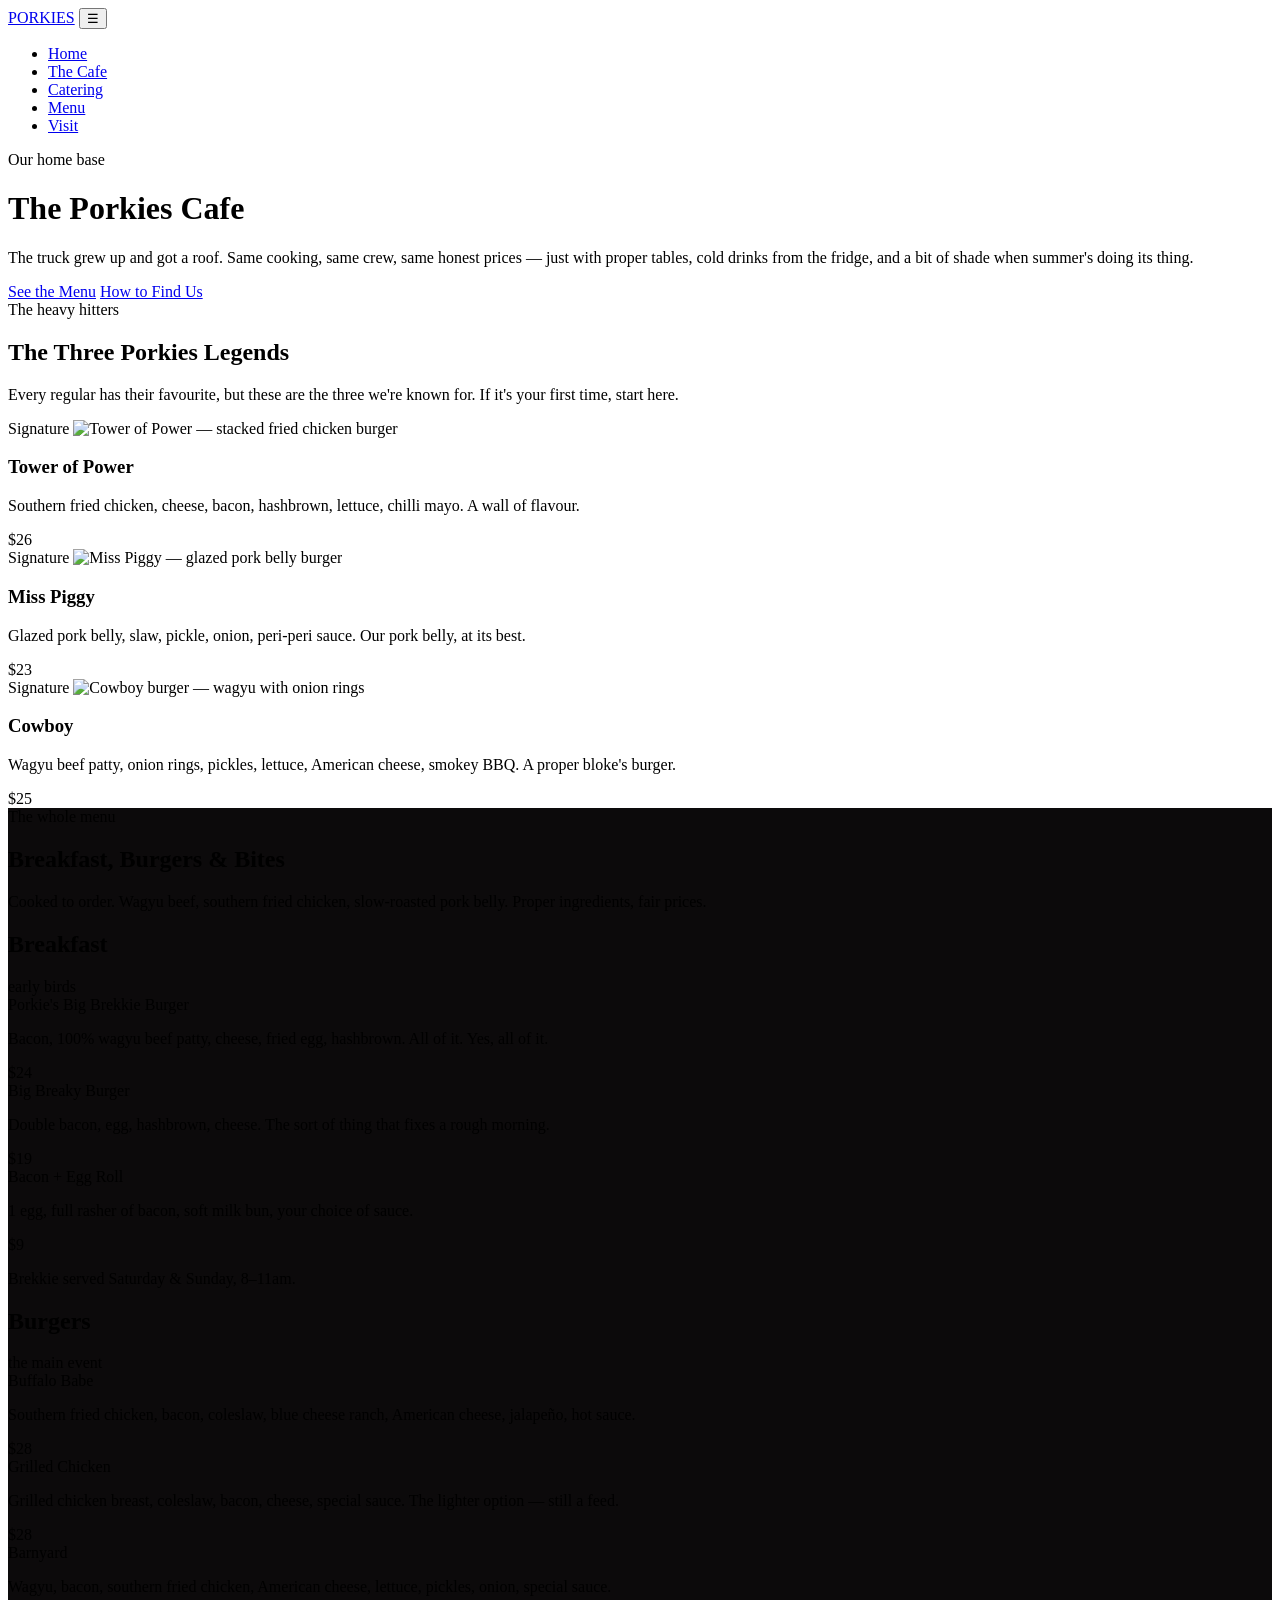
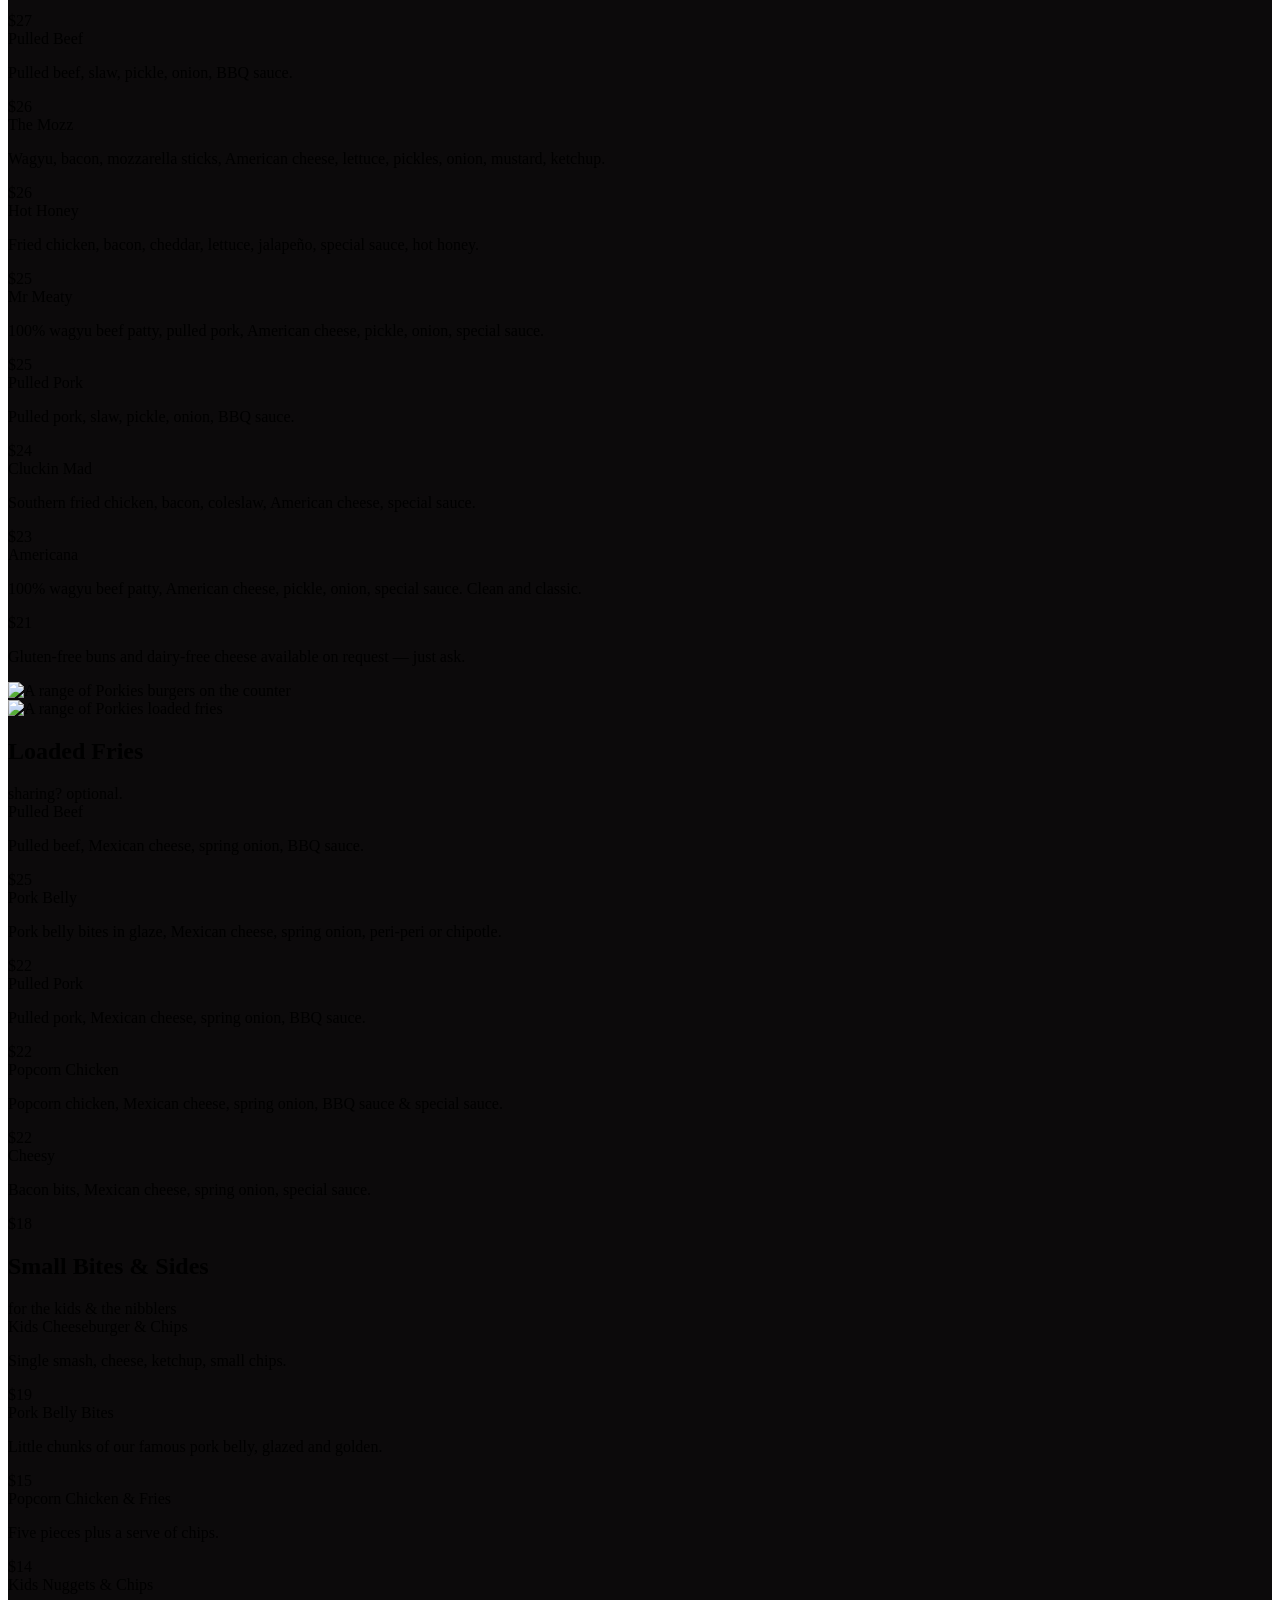
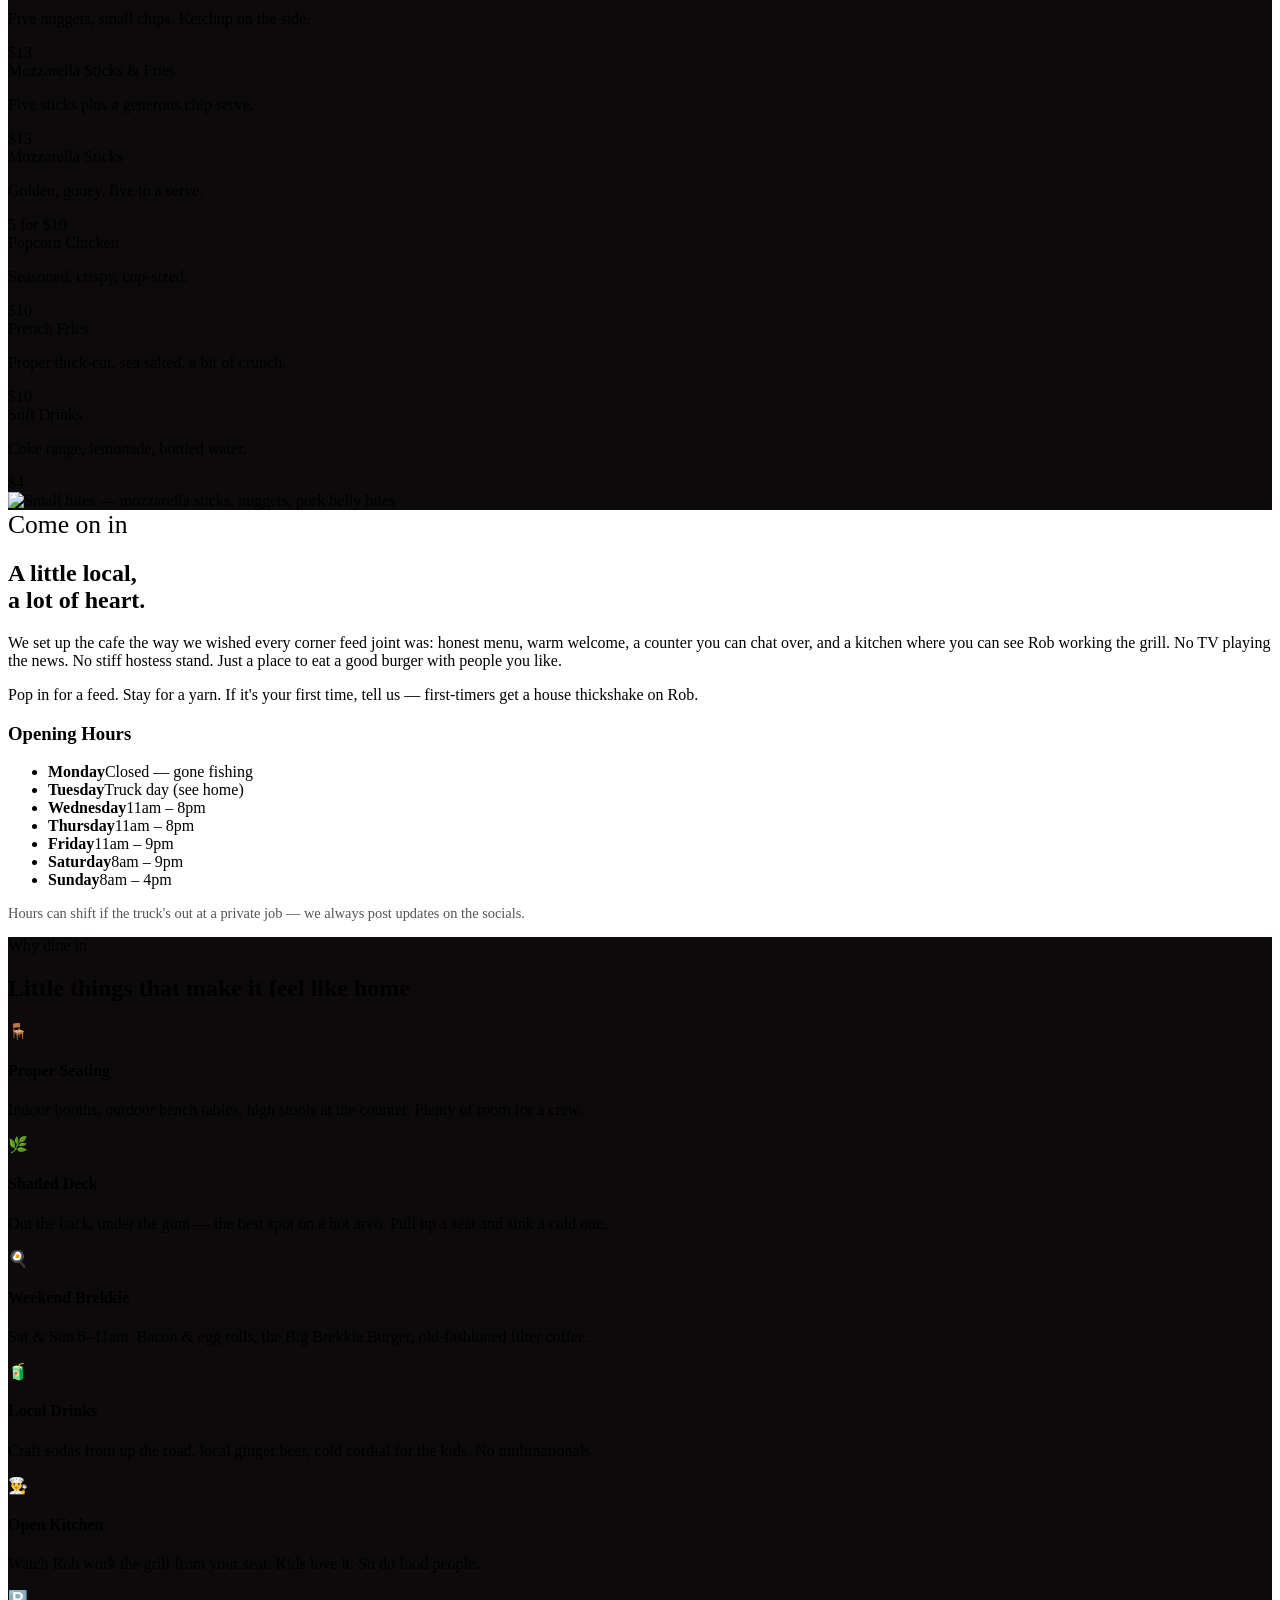
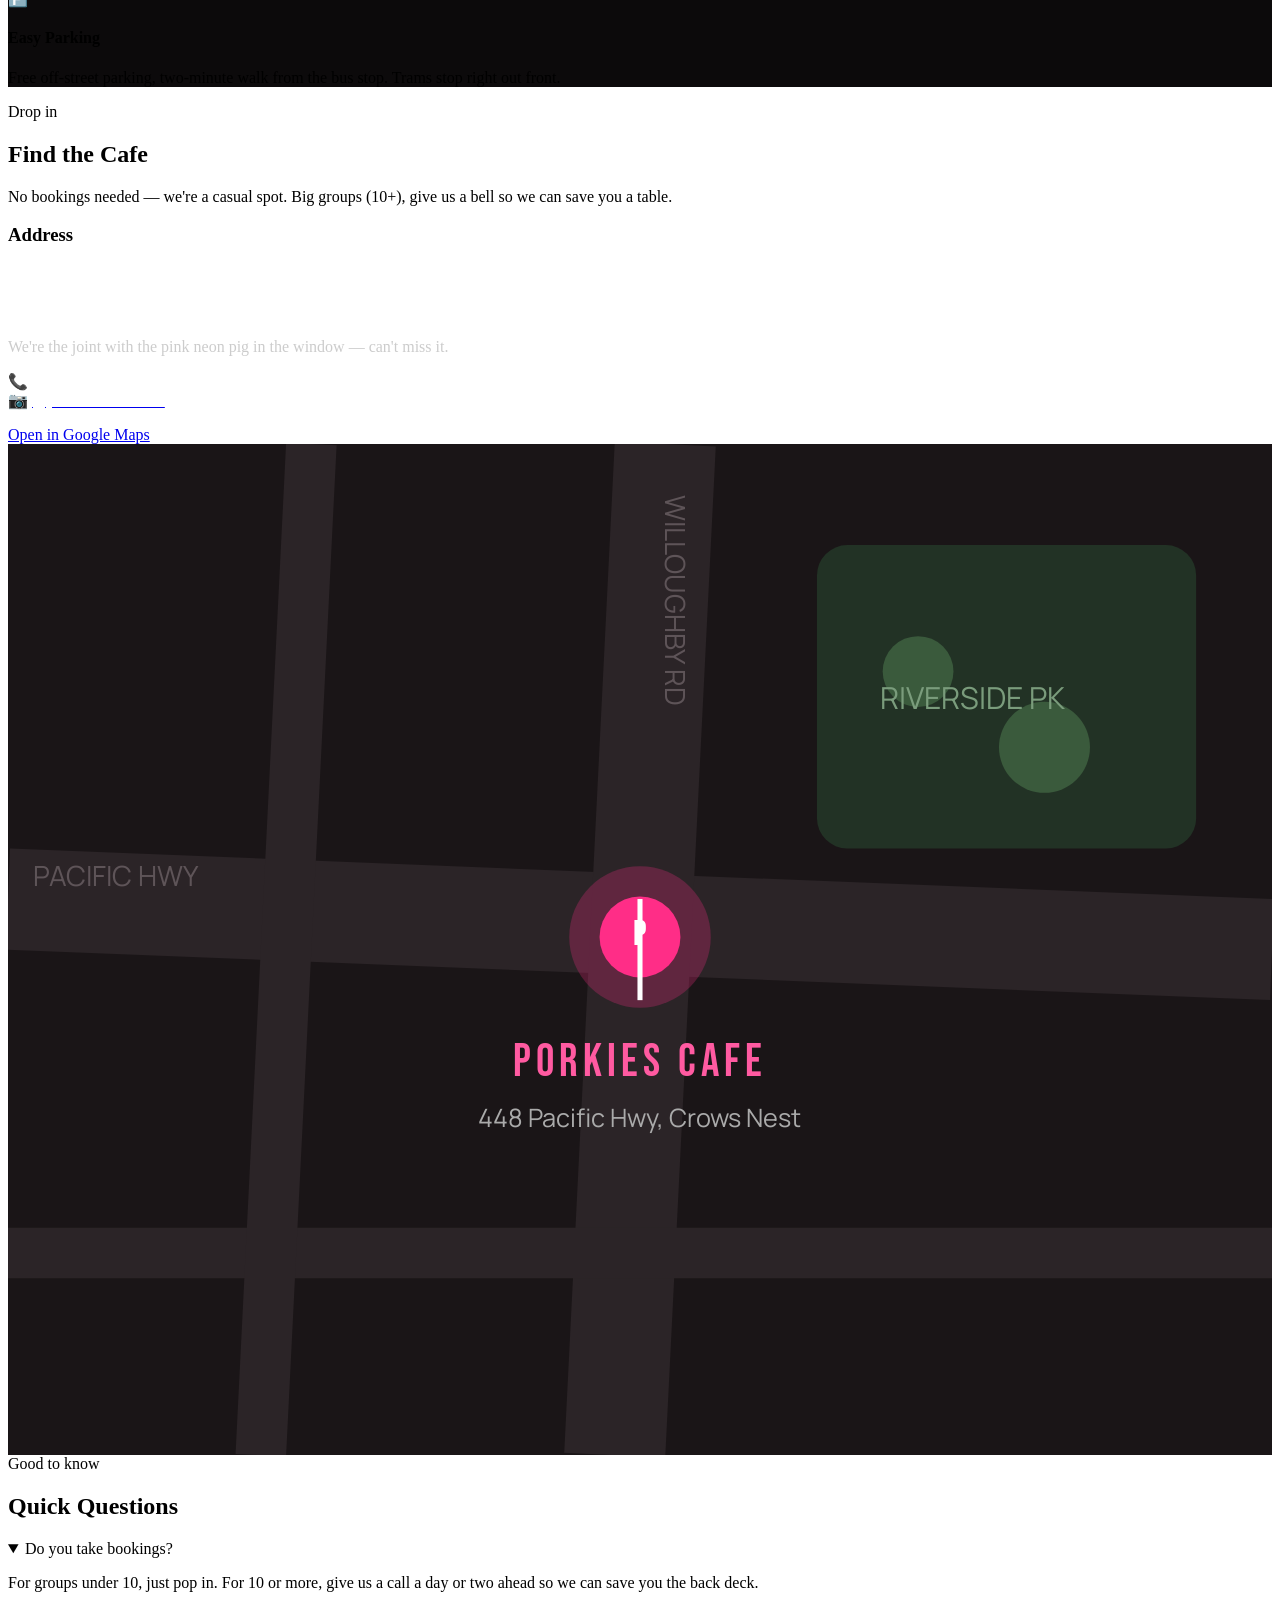
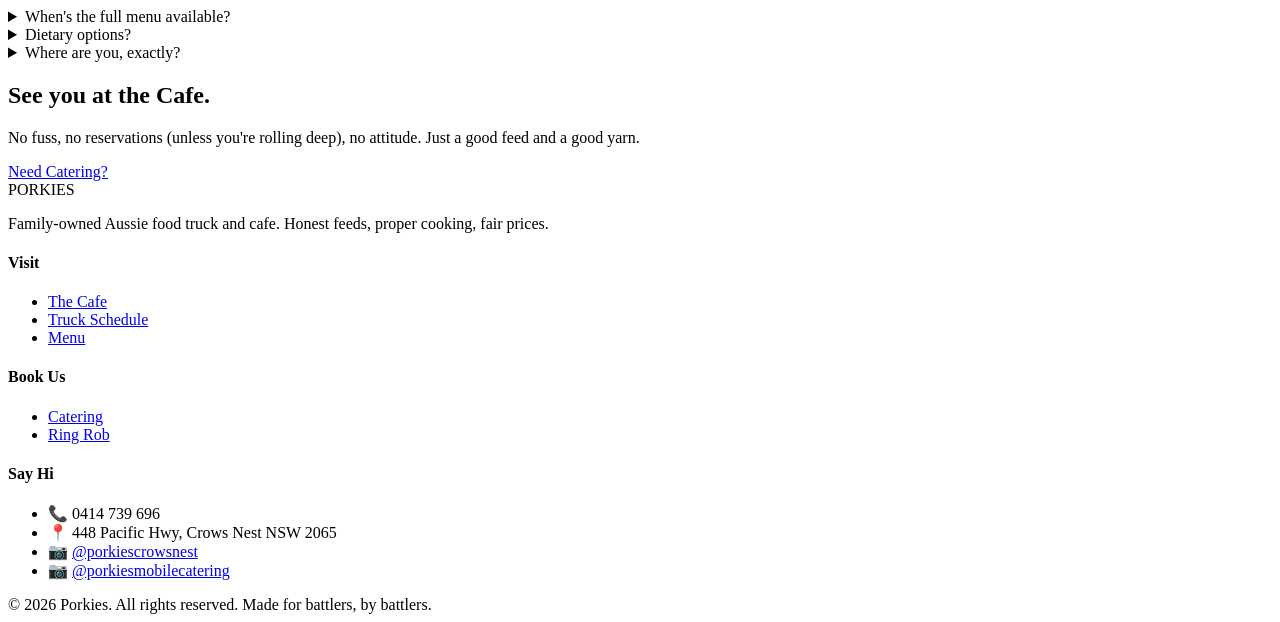
==== cafe.html @ bc770846 "Add files via upload" ====
<!DOCTYPE html>
<html lang="en-AU">
<head>
  <meta charset="UTF-8" />
  <meta name="viewport" content="width=device-width, initial-scale=1.0" />
  <title>The Porkies Cafe — Menu, Burgers, Brekkie & More</title>
  <meta name="description" content="The Porkies Cafe full menu: signature burgers including Tower of Power, Miss Piggy and the Cowboy. Brekkie rolls, loaded fries, small bites. 448 Pacific Highway, Crows Nest NSW." />
  <link rel="preconnect" href="https://fonts.googleapis.com" />
  <link rel="preconnect" href="https://fonts.gstatic.com" crossorigin />
  <link href="https://fonts.googleapis.com/css2?family=Bebas+Neue&family=Caveat:wght@600;700&family=Manrope:wght@400;600;700;800&display=swap" rel="stylesheet" />
  <link rel="stylesheet" href="css/style.css" />
</head>
<body>

  <nav class="nav">
    <div class="nav-inner">
      <a href="index.html" class="brand"><span class="dot"></span> PORKIES</a>
      <button class="nav-toggle" aria-label="Menu" onclick="document.getElementById('navList').classList.toggle('open')">☰</button>
      <ul id="navList">
        <li><a class="link" href="index.html">Home</a></li>
        <li><a class="link active" href="cafe.html">The Cafe</a></li>
        <li><a class="link" href="catering.html">Catering</a></li>
        <li><a class="link" href="#menu">Menu</a></li>
        <li><a class="link" href="#visit">Visit</a></li>
      </ul>
    </div>
  </nav>

  <!-- PAGE HERO -->
  <header class="page-hero">
    <div class="wrap">
      <span class="handwritten">Our home base</span>
      <h1>The Porkies Cafe</h1>
      <p>The truck grew up and got a roof. Same cooking, same crew, same honest prices — just with proper tables, cold drinks from the fridge, and a bit of shade when summer's doing its thing.</p>
      <a href="#menu" class="btn btn-primary">See the Menu</a>
      <a href="#visit" class="btn btn-ghost">How to Find Us</a>
    </div>
  </header>

  <!-- SIGNATURE TRIO -->
  <section id="signatures">
    <div class="wrap">
      <div class="section-head">
        <span class="handwritten">The heavy hitters</span>
        <h2>The Three Porkies Legends</h2>
        <p>Every regular has their favourite, but these are the three we're known for. If it's your first time, start here.</p>
      </div>

      <div class="signature-grid">
        <article class="sig-card">
          <div class="img-wrap">
            <span class="flag">Signature</span>
            <img src="images/towerOfPower.jpeg" alt="Tower of Power — stacked fried chicken burger"/>
          </div>
          <div class="body">
            <h3>Tower of Power</h3>
            <p class="ingredients">Southern fried chicken, cheese, bacon, hashbrown, lettuce, chilli mayo. A wall of flavour.</p>
            <div class="price">$26</div>
          </div>
        </article>

        <article class="sig-card">
          <div class="img-wrap">
            <span class="flag">Signature</span>
            <img src="images/misspiggy.jpeg" alt="Miss Piggy — glazed pork belly burger"/>
          </div>
          <div class="body">
            <h3>Miss Piggy</h3>
            <p class="ingredients">Glazed pork belly, slaw, pickle, onion, peri-peri sauce. Our pork belly, at its best.</p>
            <div class="price">$23</div>
          </div>
        </article>

        <article class="sig-card">
          <div class="img-wrap">
            <span class="flag">Signature</span>
            <img src="images/cowboyburger.jpeg" alt="Cowboy burger — wagyu with onion rings"/>
          </div>
          <div class="body">
            <h3>Cowboy</h3>
            <p class="ingredients">Wagyu beef patty, onion rings, pickles, lettuce, American cheese, smokey BBQ. A proper bloke's burger.</p>
            <div class="price">$25</div>
          </div>
        </article>
      </div>
    </div>
  </section>

  <!-- FULL MENU -->
  <section id="menu" style="background:#0c0a0b;">
    <div class="wrap">
      <div class="section-head">
        <span class="handwritten">The whole menu</span>
        <h2>Breakfast, Burgers &amp; Bites</h2>
        <p>Cooked to order. Wagyu beef, southern fried chicken, slow-roasted pork belly. Proper ingredients, fair prices.</p>
      </div>

      <!-- BREAKFAST (no image) -->
      <div class="menu-section single">
        <div>
          <div class="ms-head">
            <h2>Breakfast</h2>
            <span class="handwritten">early birds</span>
          </div>
          <div class="menu-list">
            <div class="item">
              <div>
                <div class="name">Porkie's Big Brekkie Burger</div>
                <p class="desc">Bacon, 100% wagyu beef patty, cheese, fried egg, hashbrown. All of it. Yes, all of it.</p>
              </div>
              <div class="price">$24</div>
            </div>
            <div class="item">
              <div>
                <div class="name">Big Breaky Burger</div>
                <p class="desc">Double bacon, egg, hashbrown, cheese. The sort of thing that fixes a rough morning.</p>
              </div>
              <div class="price">$19</div>
            </div>
            <div class="item">
              <div>
                <div class="name">Bacon + Egg Roll</div>
                <p class="desc">1 egg, full rasher of bacon, soft milk bun, your choice of sauce.</p>
              </div>
              <div class="price">$9</div>
            </div>
          </div>
          <p class="menu-note">Brekkie served Saturday &amp; Sunday, 8–11am.</p>
        </div>
      </div>

      <!-- BURGERS -->
      <div class="menu-section reversed">
        <div>
          <div class="ms-head">
            <h2>Burgers</h2>
            <span class="handwritten">the main event</span>
          </div>
          <div class="menu-list">
            <div class="item">
              <div>
                <div class="name">Buffalo Babe</div>
                <p class="desc">Southern fried chicken, bacon, coleslaw, blue cheese ranch, American cheese, jalapeño, hot sauce.</p>
              </div>
              <div class="price">$28</div>
            </div>
            <div class="item">
              <div>
                <div class="name">Grilled Chicken</div>
                <p class="desc">Grilled chicken breast, coleslaw, bacon, cheese, special sauce. The lighter option — still a feed.</p>
              </div>
              <div class="price">$28</div>
            </div>
            <div class="item">
              <div>
                <div class="name">Barnyard</div>
                <p class="desc">Wagyu, bacon, southern fried chicken, American cheese, lettuce, pickles, onion, special sauce.</p>
              </div>
              <div class="price">$27</div>
            </div>
            <div class="item">
              <div>
                <div class="name">Pulled Beef</div>
                <p class="desc">Pulled beef, slaw, pickle, onion, BBQ sauce.</p>
              </div>
              <div class="price">$26</div>
            </div>
            <div class="item">
              <div>
                <div class="name">The Mozz</div>
                <p class="desc">Wagyu, bacon, mozzarella sticks, American cheese, lettuce, pickles, onion, mustard, ketchup.</p>
              </div>
              <div class="price">$26</div>
            </div>
            <div class="item">
              <div>
                <div class="name">Hot Honey</div>
                <p class="desc">Fried chicken, bacon, cheddar, lettuce, jalapeño, special sauce, hot honey.</p>
              </div>
              <div class="price">$25</div>
            </div>
            <div class="item">
              <div>
                <div class="name">Mr Meaty</div>
                <p class="desc">100% wagyu beef patty, pulled pork, American cheese, pickle, onion, special sauce.</p>
              </div>
              <div class="price">$25</div>
            </div>
            <div class="item">
              <div>
                <div class="name">Pulled Pork</div>
                <p class="desc">Pulled pork, slaw, pickle, onion, BBQ sauce.</p>
              </div>
              <div class="price">$24</div>
            </div>
            <div class="item">
              <div>
                <div class="name">Cluckin Mad</div>
                <p class="desc">Southern fried chicken, bacon, coleslaw, American cheese, special sauce.</p>
              </div>
              <div class="price">$23</div>
            </div>
            <div class="item">
              <div>
                <div class="name">Americana</div>
                <p class="desc">100% wagyu beef patty, American cheese, pickle, onion, special sauce. Clean and classic.</p>
              </div>
              <div class="price">$21</div>
            </div>
          </div>
          <p class="menu-note">Gluten-free buns and dairy-free cheese available on request — just ask.</p>
        </div>
        <div class="ms-hero">
          <img src="images/otherburgerrange.jpeg" alt="A range of Porkies burgers on the counter"/>
        </div>
      </div>

      <!-- LOADED FRIES -->
      <div class="menu-section">
        <div class="ms-hero">
          <img src="images/loadedfriesrange.jpeg" alt="A range of Porkies loaded fries"/>
        </div>
        <div>
          <div class="ms-head">
            <h2>Loaded Fries</h2>
            <span class="handwritten">sharing? optional.</span>
          </div>
          <div class="menu-list">
            <div class="item">
              <div>
                <div class="name">Pulled Beef</div>
                <p class="desc">Pulled beef, Mexican cheese, spring onion, BBQ sauce.</p>
              </div>
              <div class="price">$25</div>
            </div>
            <div class="item">
              <div>
                <div class="name">Pork Belly</div>
                <p class="desc">Pork belly bites in glaze, Mexican cheese, spring onion, peri-peri or chipotle.</p>
              </div>
              <div class="price">$22</div>
            </div>
            <div class="item">
              <div>
                <div class="name">Pulled Pork</div>
                <p class="desc">Pulled pork, Mexican cheese, spring onion, BBQ sauce.</p>
              </div>
              <div class="price">$22</div>
            </div>
            <div class="item">
              <div>
                <div class="name">Popcorn Chicken</div>
                <p class="desc">Popcorn chicken, Mexican cheese, spring onion, BBQ sauce &amp; special sauce.</p>
              </div>
              <div class="price">$22</div>
            </div>
            <div class="item">
              <div>
                <div class="name">Cheesy</div>
                <p class="desc">Bacon bits, Mexican cheese, spring onion, special sauce.</p>
              </div>
              <div class="price">$18</div>
            </div>
          </div>
        </div>
      </div>

      <!-- SMALL BITES -->
      <div class="menu-section reversed">
        <div>
          <div class="ms-head">
            <h2>Small Bites &amp; Sides</h2>
            <span class="handwritten">for the kids &amp; the nibblers</span>
          </div>
          <div class="menu-list">
            <div class="item">
              <div>
                <div class="name">Kids Cheeseburger &amp; Chips</div>
                <p class="desc">Single smash, cheese, ketchup, small chips.</p>
              </div>
              <div class="price">$19</div>
            </div>
            <div class="item">
              <div>
                <div class="name">Pork Belly Bites</div>
                <p class="desc">Little chunks of our famous pork belly, glazed and golden.</p>
              </div>
              <div class="price">$15</div>
            </div>
            <div class="item">
              <div>
                <div class="name">Popcorn Chicken &amp; Fries</div>
                <p class="desc">Five pieces plus a serve of chips.</p>
              </div>
              <div class="price">$14</div>
            </div>
            <div class="item">
              <div>
                <div class="name">Kids Nuggets &amp; Chips</div>
                <p class="desc">Five nuggets, small chips. Ketchup on the side.</p>
              </div>
              <div class="price">$13</div>
            </div>
            <div class="item">
              <div>
                <div class="name">Mozzarella Sticks &amp; Fries</div>
                <p class="desc">Five sticks plus a generous chip serve.</p>
              </div>
              <div class="price">$13</div>
            </div>
            <div class="item">
              <div>
                <div class="name">Mozzarella Sticks</div>
                <p class="desc">Golden, gooey, five to a serve.</p>
              </div>
              <div class="price">5 for $10</div>
            </div>
            <div class="item">
              <div>
                <div class="name">Popcorn Chicken</div>
                <p class="desc">Seasoned, crispy, cup-sized.</p>
              </div>
              <div class="price">$10</div>
            </div>
            <div class="item">
              <div>
                <div class="name">French Fries</div>
                <p class="desc">Proper thick-cut, sea salted, a bit of crunch.</p>
              </div>
              <div class="price">$10</div>
            </div>
            <div class="item">
              <div>
                <div class="name">Soft Drinks</div>
                <p class="desc">Coke range, lemonade, bottled water.</p>
              </div>
              <div class="price">$4</div>
            </div>
          </div>
        </div>
        <div class="ms-hero">
          <img src="images/smallbitesrange.jpeg" alt="Small bites — mozzarella sticks, nuggets, pork belly bites"/>
        </div>
      </div>
    </div>
  </section>

  <!-- CAFE STORY -->
  <section>
    <div class="wrap cafe-hero-grid">
      <div>
        <span class="handwritten" style="font-size:1.6rem;">Come on in</span>
        <h2>A little local,<br/>a lot of heart.</h2>
        <p>We set up the cafe the way we wished every corner feed joint was: honest menu, warm welcome, a counter you can chat over, and a kitchen where you can see Rob working the grill. No TV playing the news. No stiff hostess stand. Just a place to eat a good burger with people you like.</p>
        <p>Pop in for a feed. Stay for a yarn. If it's your first time, tell us — first-timers get a house thickshake on Rob.</p>
      </div>

      <div class="cafe-info-box">
        <h3>Opening Hours</h3>
        <ul class="hours">
          <li><strong>Monday</strong><span>Closed — gone fishing</span></li>
          <li><strong>Tuesday</strong><span>Truck day (see home)</span></li>
          <li><strong>Wednesday</strong><span>11am – 8pm</span></li>
          <li><strong>Thursday</strong><span>11am – 8pm</span></li>
          <li><strong>Friday</strong><span>11am – 9pm</span></li>
          <li><strong>Saturday</strong><span>8am – 9pm</span></li>
          <li><strong>Sunday</strong><span>8am – 4pm</span></li>
        </ul>
        <p style="margin-top:16px;color:#555;font-size:.9rem;">Hours can shift if the truck's out at a private job — we always post updates on the socials.</p>
      </div>
    </div>
  </section>

  <!-- FEATURES -->
  <section style="background:#0c0a0b;">
    <div class="wrap">
      <div class="section-head">
        <span class="handwritten">Why dine in</span>
        <h2>Little things that make it feel like home</h2>
      </div>
      <div class="feature-list">
        <div class="feature">
          <div class="ico">🪑</div>
          <h4>Proper Seating</h4>
          <p>Indoor booths, outdoor bench tables, high stools at the counter. Plenty of room for a crew.</p>
        </div>
        <div class="feature">
          <div class="ico">🌿</div>
          <h4>Shaded Deck</h4>
          <p>Out the back, under the gum — the best spot on a hot arvo. Pull up a seat and sink a cold one.</p>
        </div>
        <div class="feature">
          <div class="ico">🍳</div>
          <h4>Weekend Brekkie</h4>
          <p>Sat &amp; Sun 8–11am. Bacon &amp; egg rolls, the Big Brekkie Burger, old-fashioned filter coffee.</p>
        </div>
        <div class="feature">
          <div class="ico">🧃</div>
          <h4>Local Drinks</h4>
          <p>Craft sodas from up the road, local ginger beer, cold cordial for the kids. No multinationals.</p>
        </div>
        <div class="feature">
          <div class="ico">👨‍🍳</div>
          <h4>Open Kitchen</h4>
          <p>Watch Rob work the grill from your seat. Kids love it. So do food people.</p>
        </div>
        <div class="feature">
          <div class="ico">🅿️</div>
          <h4>Easy Parking</h4>
          <p>Free off-street parking, two-minute walk from the bus stop. Trams stop right out front.</p>
        </div>
      </div>
    </div>
  </section>

  <!-- VISIT -->
  <section id="visit">
    <div class="wrap">
      <div class="section-head">
        <span class="handwritten">Drop in</span>
        <h2>Find the Cafe</h2>
        <p>No bookings needed — we're a casual spot. Big groups (10+), give us a bell so we can save you a table.</p>
      </div>

      <div class="location-grid">
        <div class="info-card">
          <h3>Address</h3>
          <p style="color:#fff;font-size:1.3rem;font-family:'Bebas Neue',Impact,sans-serif;letter-spacing:2px;">448 Pacific Highway,<br/>Crows Nest NSW 2065</p>
          <p style="color:#ccc;">We're the joint with the pink neon pig in the window — can't miss it.</p>
          <p style="color:#ccc;">📞 <strong style="color:#fff;">0414 739 696</strong><br/>
          📷 <a href="https://instagram.com/porkiescrowsnest" target="_blank" rel="noopener"><strong style="color:#fff;">@porkiescrowsnest</strong></a></p>
          <a href="https://maps.google.com/?q=448+Pacific+Highway+Crows+Nest+NSW+2065" target="_blank" rel="noopener" class="btn btn-primary" style="margin-top:10px;">Open in Google Maps</a>
        </div>

        <div class="info-card" style="padding:0;overflow:hidden;">
          <svg viewBox="0 0 500 400" xmlns="http://www.w3.org/2000/svg" style="width:100%;height:100%;display:block;background:#1a1517;">
            <rect width="500" height="400" fill="#1a1517"/>
            <path d="M0 180 L500 200" stroke="#2b2427" stroke-width="40"/>
            <path d="M260 0 L240 400" stroke="#2b2427" stroke-width="40"/>
            <path d="M0 320 L500 320" stroke="#2b2427" stroke-width="20"/>
            <path d="M120 0 L100 400" stroke="#2b2427" stroke-width="20"/>
            <rect x="320" y="40" width="150" height="120" rx="12" fill="#223225"/>
            <circle cx="360" cy="90" r="14" fill="#3a5a3c"/>
            <circle cx="410" cy="120" r="18" fill="#3a5a3c"/>
            <text x="345" y="105" font-family="Manrope" font-size="12" fill="#7a9c7c">RIVERSIDE PK</text>
            <text x="10" y="175" font-family="Manrope" font-size="11" fill="#5e5458">PACIFIC HWY</text>
            <text x="260" y="20" font-family="Manrope" font-size="11" fill="#5e5458" transform="rotate(90 260 20)">WILLOUGHBY RD</text>
            <circle cx="250" cy="195" r="28" fill="#ff2d87" opacity=".25"/>
            <circle cx="250" cy="195" r="16" fill="#ff2d87"/>
            <path d="M250 180 L250 220" stroke="#fff" stroke-width="2"/>
            <text x="250" y="198" font-family="Bebas Neue" font-size="14" fill="#fff" text-anchor="middle">P</text>
            <text x="250" y="250" font-family="Bebas Neue" font-size="18" fill="#ff5aa1" text-anchor="middle" letter-spacing="2">PORKIES CAFE</text>
            <text x="250" y="270" font-family="Manrope" font-size="10" fill="#aaa" text-anchor="middle">448 Pacific Hwy, Crows Nest</text>
          </svg>
        </div>
      </div>
    </div>
  </section>

  <!-- FAQ -->
  <section>
    <div class="wrap" style="max-width:900px;">
      <div class="section-head">
        <span class="handwritten">Good to know</span>
        <h2>Quick Questions</h2>
      </div>
      <div class="faq">
        <details open>
          <summary>Do you take bookings?</summary>
          <p>For groups under 10, just pop in. For 10 or more, give us a call a day or two ahead so we can save you the back deck.</p>
        </details>
        <details>
          <summary>When's the full menu available?</summary>
          <p>Lunch menu kicks off at 11am every day we're open. Brekkie runs Sat &amp; Sun 8–11am. After 11am on weekends the full menu's on.</p>
        </details>
        <details>
          <summary>Dietary options?</summary>
          <p>GF buns and dairy-free cheese on request ($2 swap). Vegetarian options available — chat to Rob if you've got allergies, he'll sort you.</p>
        </details>
        <details>
          <summary>Where are you, exactly?</summary>
          <p>448 Pacific Highway, Crows Nest NSW 2065. Look for the pink neon pig in the window — you'll know you're in the right spot.</p>
        </details>
      </div>
    </div>
  </section>

  <!-- CTA -->
  <div class="wrap">
    <div class="cta-banner">
      <h2>See you at the Cafe.</h2>
      <p>No fuss, no reservations (unless you're rolling deep), no attitude. Just a good feed and a good yarn.</p>
      <a href="catering.html" class="btn btn-ghost">Need Catering?</a>
    </div>
  </div>

  <!-- FOOTER -->
  <footer class="foot">
    <div class="wrap">
      <div class="foot-grid">
        <div>
          <div class="brand" style="margin-bottom:14px;"><span class="dot"></span> PORKIES</div>
          <p>Family-owned Aussie food truck and cafe. Honest feeds, proper cooking, fair prices.</p>
        </div>
        <div>
          <h4>Visit</h4>
          <ul>
            <li><a href="cafe.html">The Cafe</a></li>
            <li><a href="index.html#find">Truck Schedule</a></li>
            <li><a href="#menu">Menu</a></li>
          </ul>
        </div>
        <div>
          <h4>Book Us</h4>
          <ul>
            <li><a href="catering.html">Catering</a></li>
            <li><a href="tel:0414739696">Ring Rob</a></li>
          </ul>
        </div>
        <div>
          <h4>Say Hi</h4>
          <ul>
            <li>📞 0414 739 696</li>
            <li>📍 448 Pacific Hwy, Crows Nest NSW 2065</li>
            <li>📷 <a href="https://instagram.com/porkiescrowsnest" target="_blank" rel="noopener">@porkiescrowsnest</a></li>
            <li>📷 <a href="https://instagram.com/porkiesmobilecatering" target="_blank" rel="noopener">@porkiesmobilecatering</a></li>
          </ul>
        </div>
      </div>
      <div class="foot-bottom">
        <span>© 2026 Porkies. All rights reserved.</span>
        <span class="handwritten">Made for battlers, by battlers.</span>
      </div>
    </div>
  </footer>

</body>
</html>
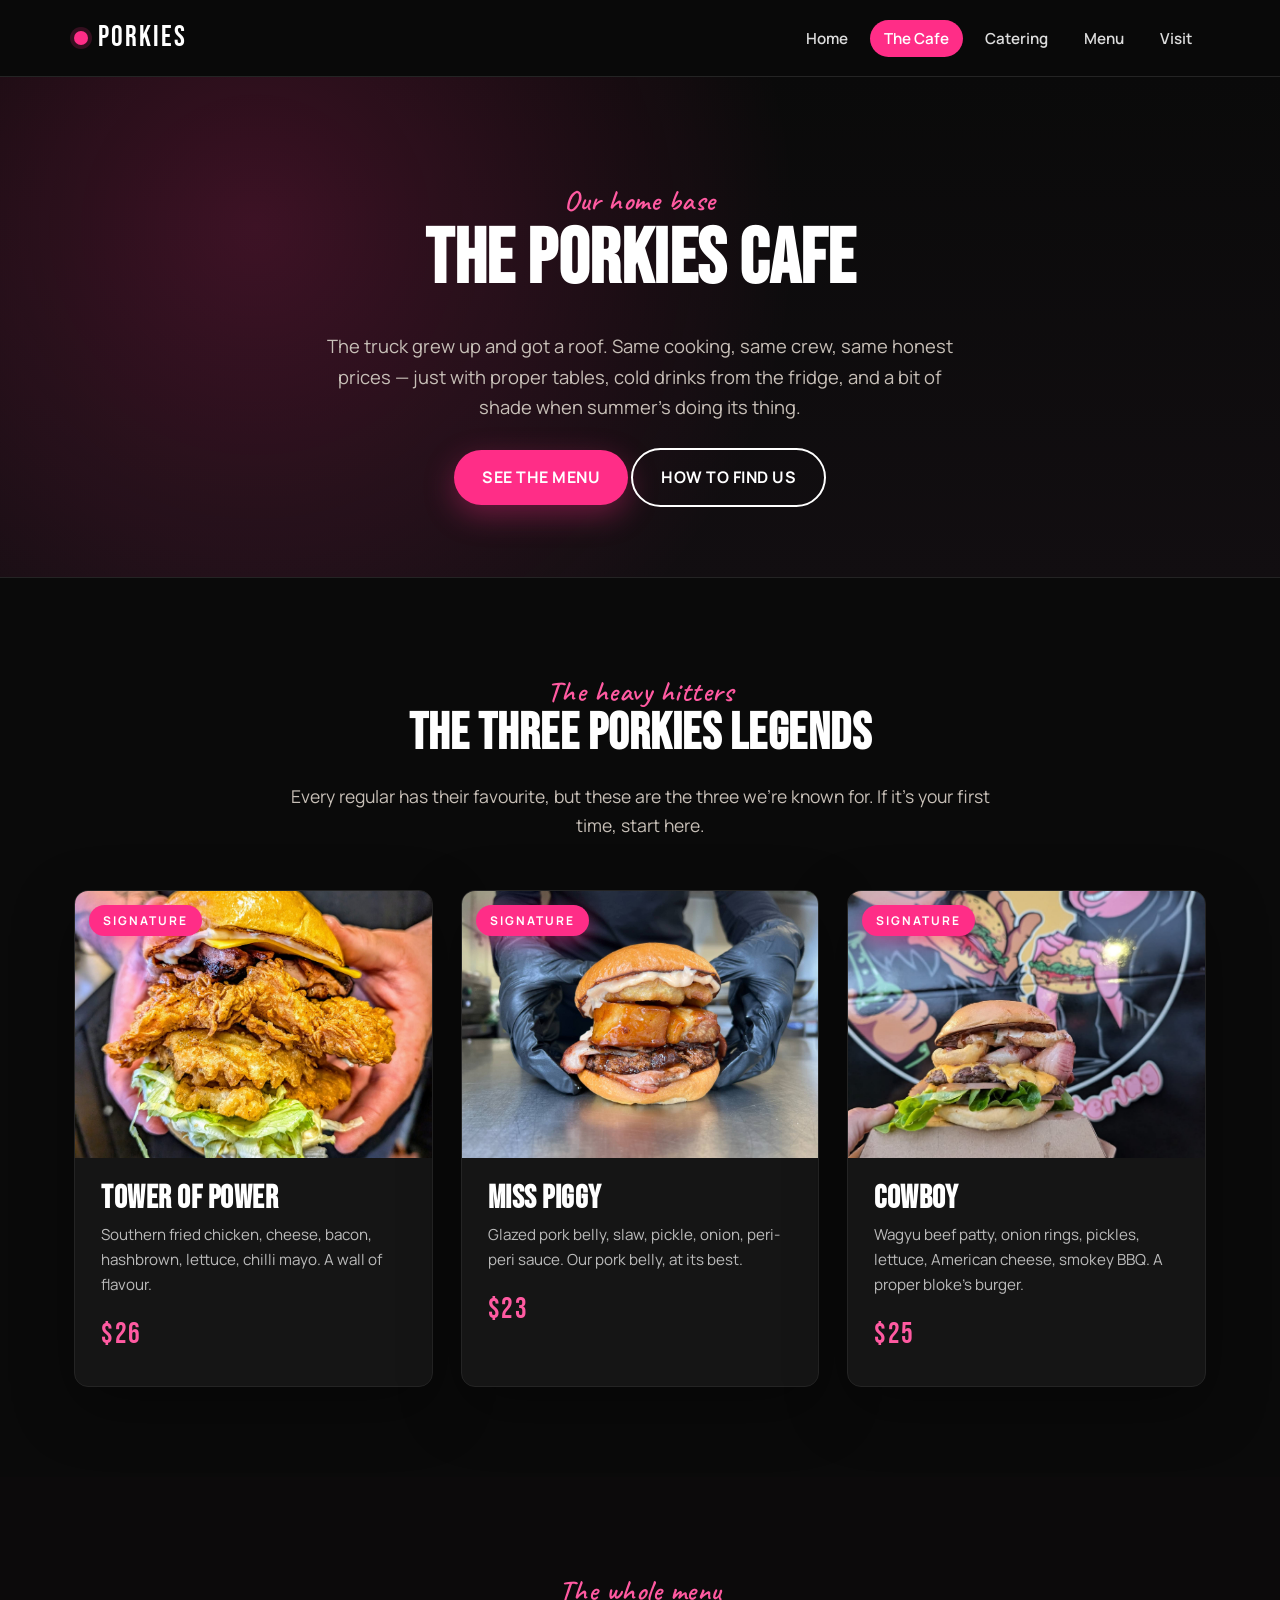
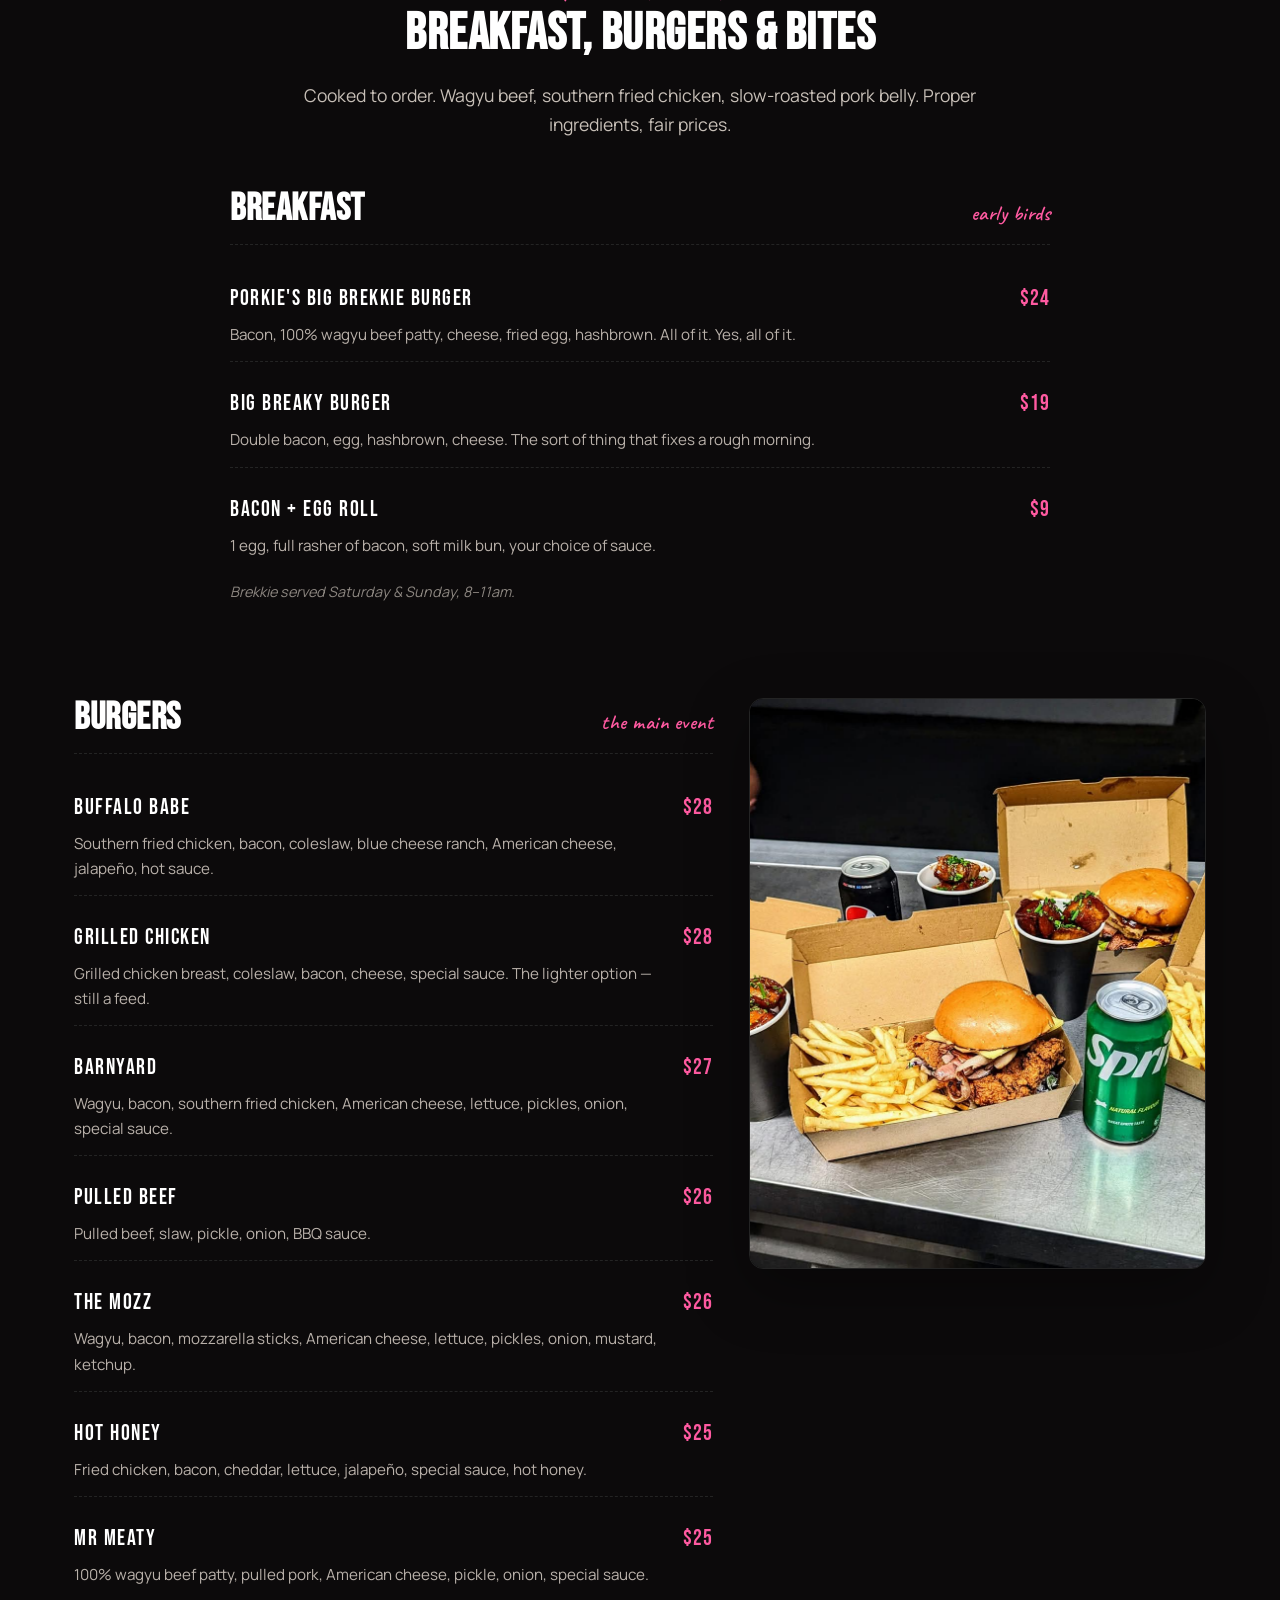
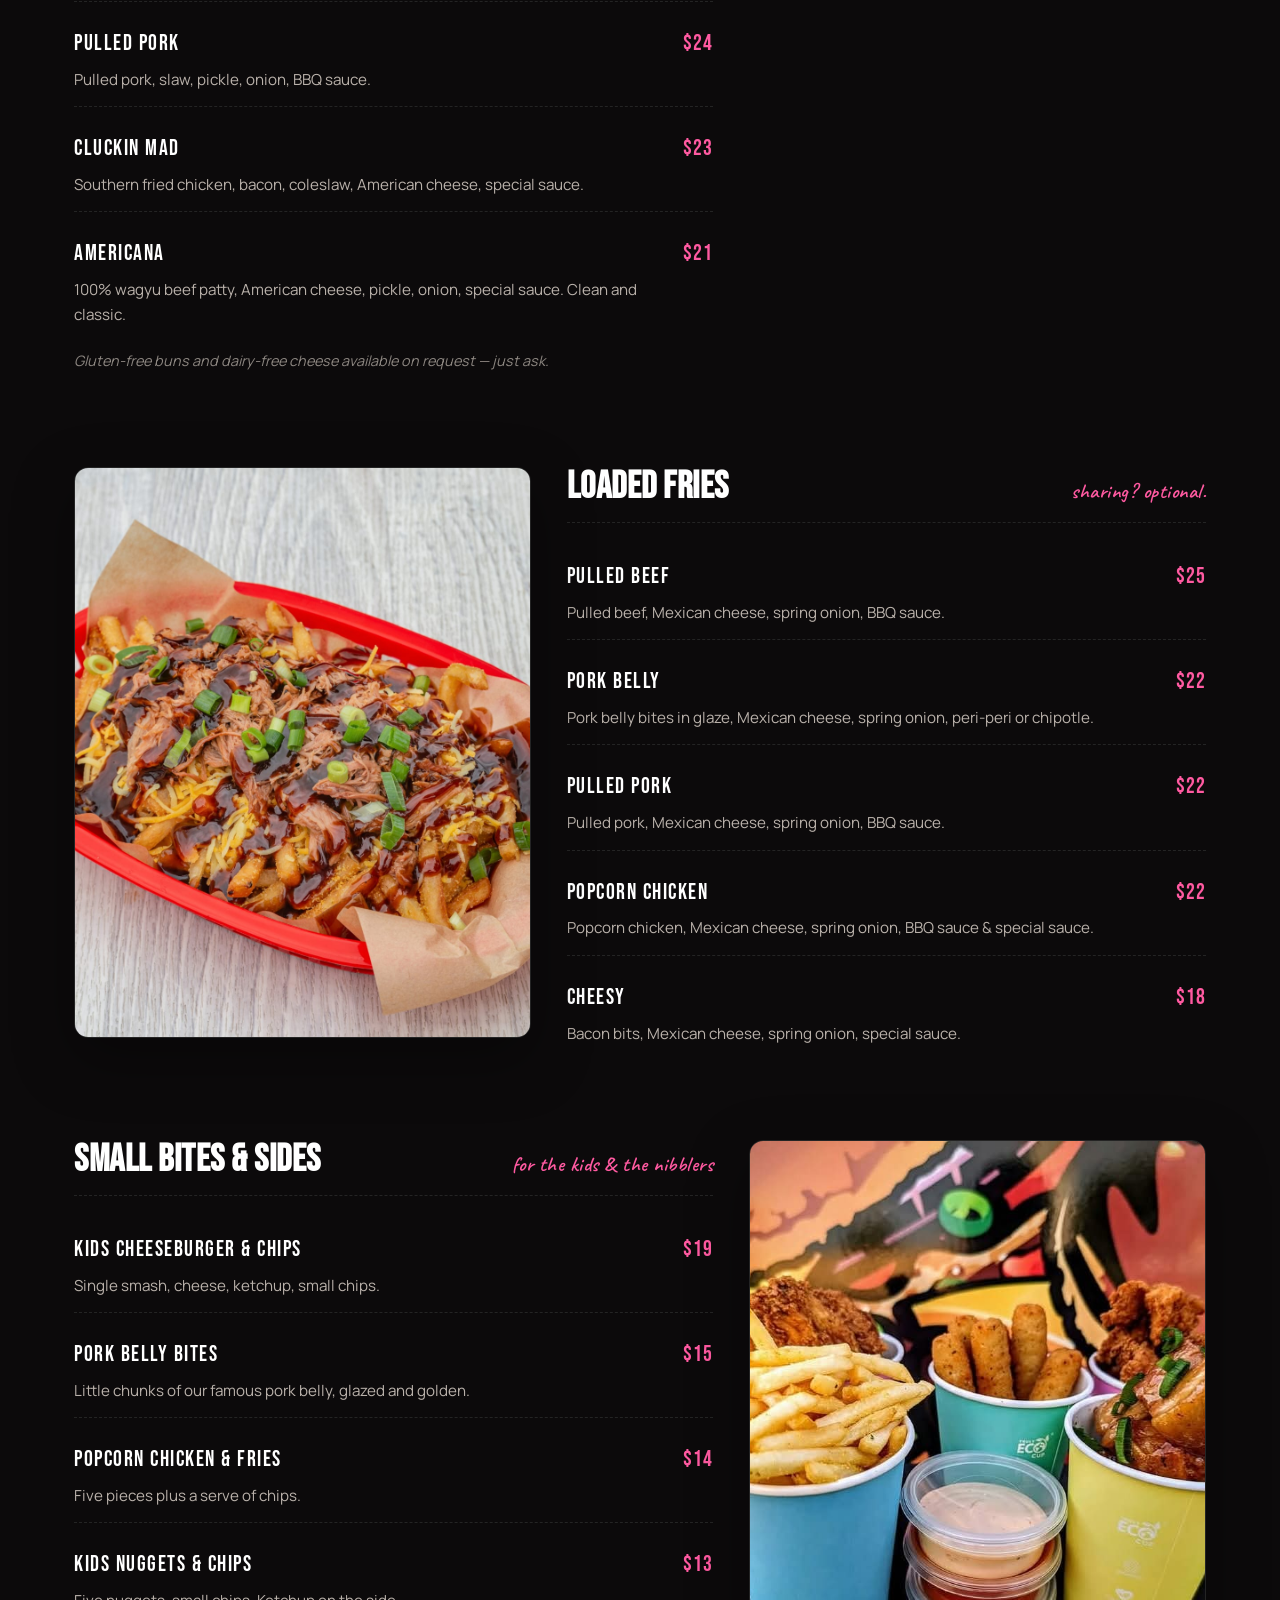
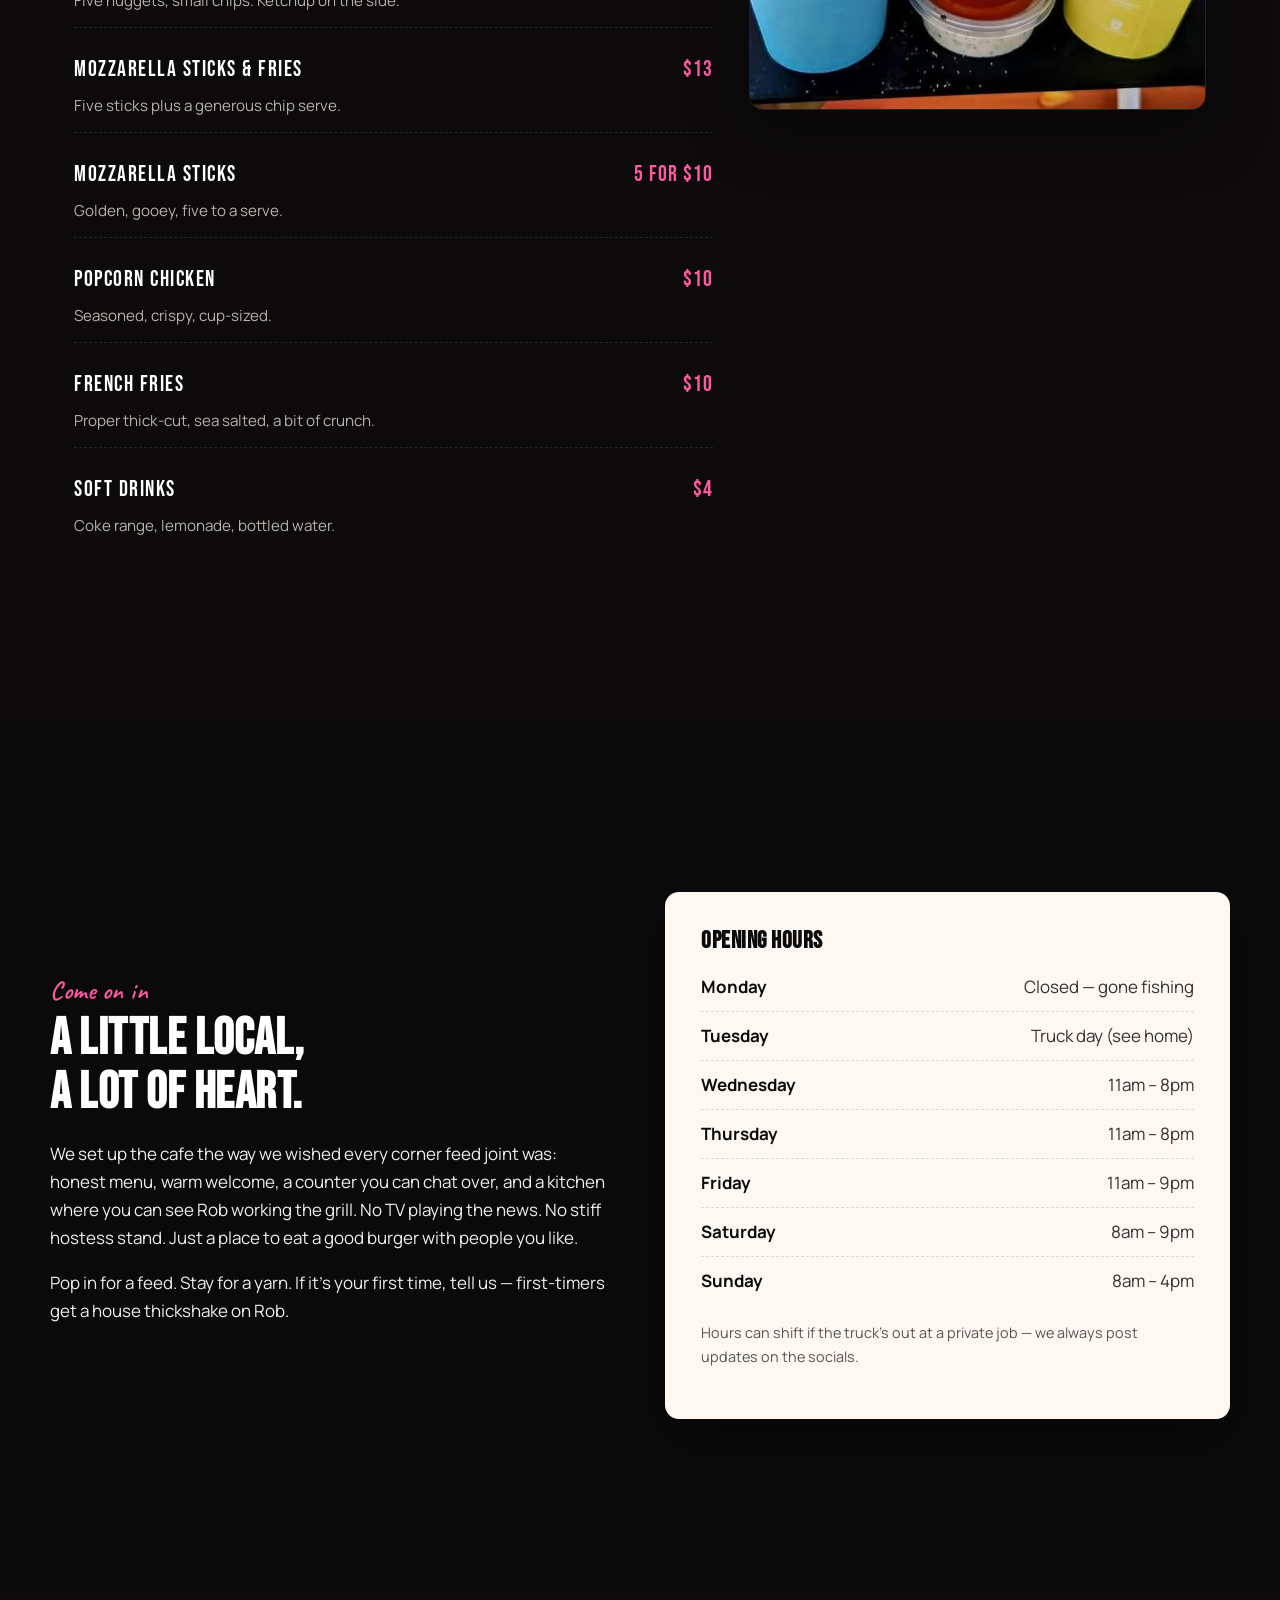
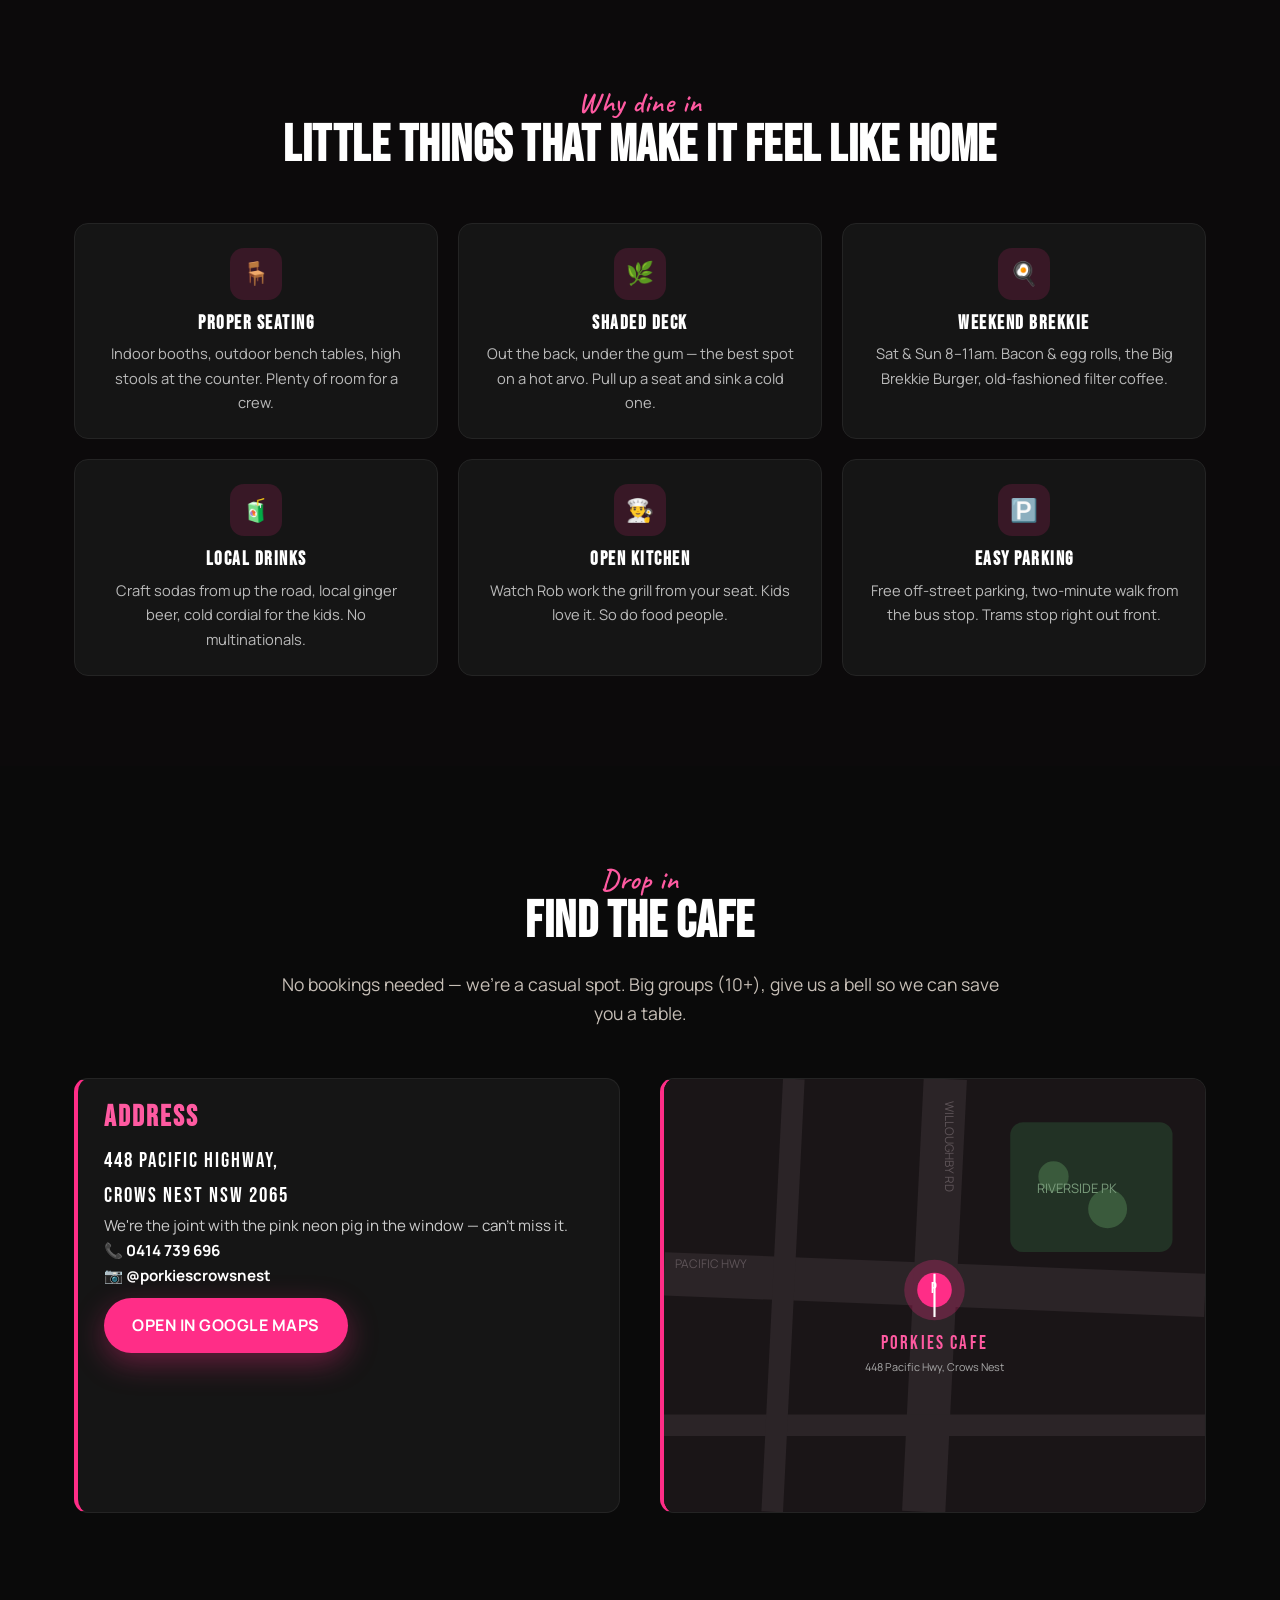
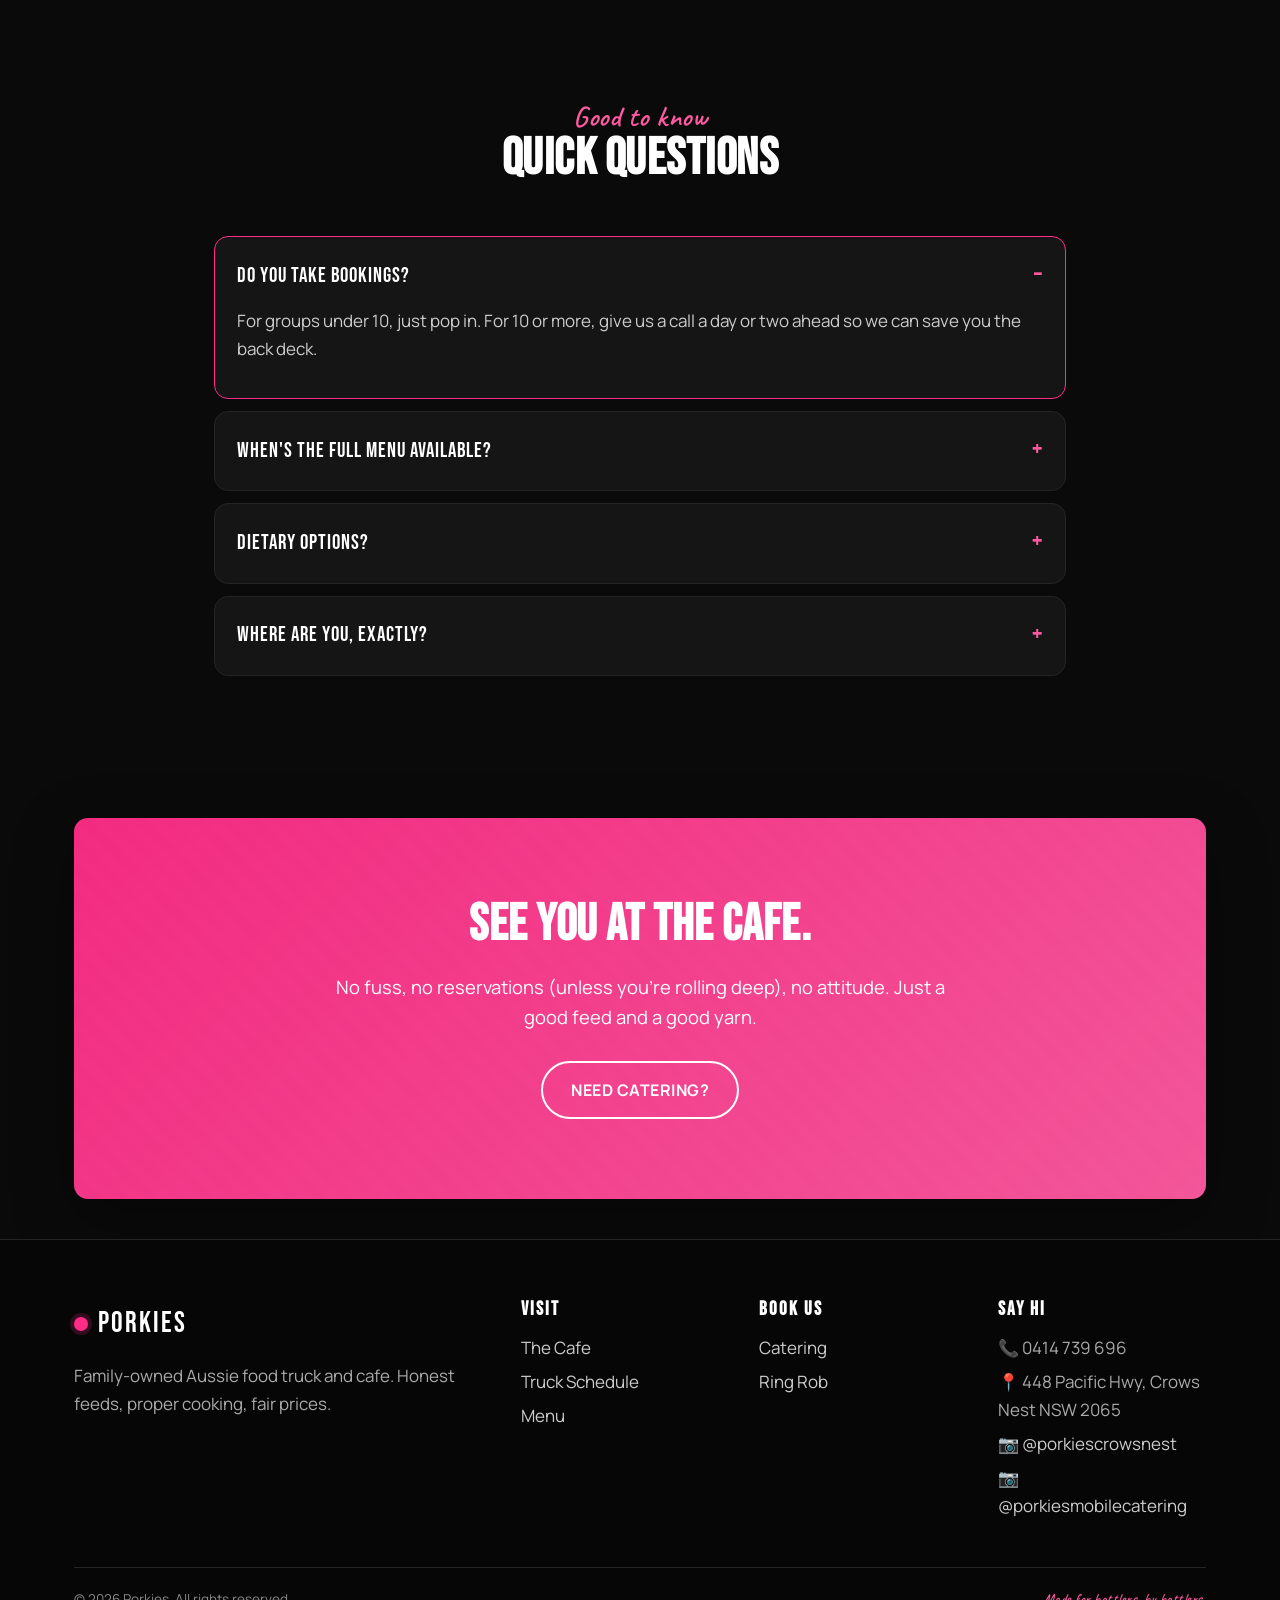
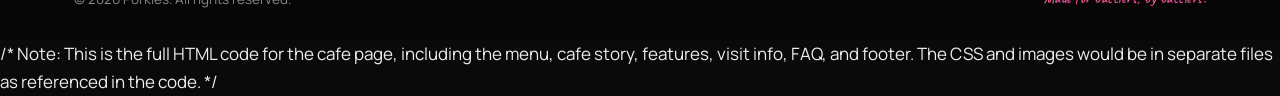
==== commit 225673f3: "test Co-authored-by: Copilot <copilot@github.com>" ====
--- a/cafe.html
+++ b/cafe.html
@@ -536,3 +536,4 @@
 
 </body>
 </html>
+/* Note: This is the full HTML code for the cafe page, including the menu, cafe story, features, visit info, FAQ, and footer. The CSS and images would be in separate files as referenced in the code. */
--- a/css/style.css
+++ b/css/style.css
@@ -0,0 +1,725 @@
+/* ==========================================================================
+   PORKIES — Aussie Battler Food Truck
+   Theme: Black + Pink, homey and honest
+   ========================================================================== */
+
+:root {
+  --ink: #0a0a0a;
+  --ink-soft: #151515;
+  --ink-line: #242424;
+  --paper: #fff7f2;
+  --paper-warm: #f3e7dd;
+  --pink: #ff2d87;
+  --pink-hot: #ff5aa1;
+  --pink-soft: #ffd6e6;
+  --cream: #fff1e6;
+  --gold: #ffb347;
+  --shadow: 0 20px 60px rgba(0,0,0,.35);
+  --radius: 14px;
+  --maxw: 1180px;
+}
+
+* { box-sizing: border-box; }
+html { scroll-behavior: smooth; }
+body {
+  margin: 0;
+  font-family: 'Manrope', 'Inter', system-ui, -apple-system, Segoe UI, Roboto, sans-serif;
+  font-size: 17px;
+  line-height: 1.65;
+  color: #eee;
+  background: var(--ink);
+  -webkit-font-smoothing: antialiased;
+}
+img { max-width: 100%; display: block; }
+
+h1, h2, h3, h4 {
+  font-family: 'Bebas Neue', 'Oswald', Impact, sans-serif;
+  letter-spacing: .5px;
+  line-height: 1.05;
+  margin: 0 0 .4em;
+  color: #fff;
+}
+h1 { font-size: clamp(2.8rem, 6vw, 5.2rem); }
+h2 { font-size: clamp(2rem, 4vw, 3.2rem); }
+h3 { font-size: 1.5rem; }
+p { margin: 0 0 1em; }
+
+a { color: var(--pink-hot); text-decoration: none; }
+a:hover { color: #fff; }
+
+.handwritten {
+  font-family: 'Caveat', 'Kalam', cursive;
+  font-weight: 600;
+  color: var(--pink-hot);
+  letter-spacing: .5px;
+}
+
+.wrap { max-width: var(--maxw); margin: 0 auto; padding: 0 24px; }
+
+/* ---------- NAV ---------- */
+.nav {
+  position: sticky;
+  top: 0;
+  z-index: 50;
+  background: rgba(10,10,10,.92);
+  backdrop-filter: saturate(140%) blur(10px);
+  border-bottom: 1px solid var(--ink-line);
+}
+.nav-inner {
+  display: flex; align-items: center; justify-content: space-between;
+  padding: 14px 24px; max-width: var(--maxw); margin: 0 auto;
+  position: relative;
+}
+.brand {
+  display: flex; align-items: center; gap: 10px;
+  font-family: 'Bebas Neue', Impact, sans-serif;
+  font-size: 1.8rem; color: #fff; letter-spacing: 2px;
+}
+.brand .dot {
+  width: 14px; height: 14px; border-radius: 50%;
+  background: var(--pink); box-shadow: 0 0 0 4px rgba(255,45,135,.18);
+}
+.nav ul { list-style: none; display: flex; gap: 8px; margin: 0; padding: 0; }
+.nav a.link {
+  color: #ddd; padding: 8px 14px; border-radius: 999px;
+  font-weight: 600; font-size: .95rem; transition: all .2s;
+}
+.nav a.link:hover { background: var(--ink-soft); color: #fff; }
+.nav a.link.active { background: var(--pink); color: #fff; }
+.nav-toggle {
+  display: none; background: transparent; color: #fff;
+  border: 1px solid var(--ink-line); padding: 8px 12px;
+  border-radius: 8px; cursor: pointer; font-size: 1.2rem;
+}
+
+/* ---------- BUTTONS ---------- */
+.btn {
+  display: inline-block; padding: 14px 28px; border-radius: 999px;
+  font-weight: 700; font-size: 1rem; letter-spacing: .5px;
+  text-transform: uppercase; cursor: pointer; border: 0;
+  transition: transform .15s ease, box-shadow .15s ease, background .15s;
+}
+.btn-primary { background: var(--pink); color: #fff; box-shadow: 0 10px 30px rgba(255,45,135,.35); }
+.btn-primary:hover { transform: translateY(-2px); background: var(--pink-hot); color: #fff; }
+.btn-ghost { background: transparent; color: #fff; border: 2px solid #fff; }
+.btn-ghost:hover { background: #fff; color: var(--ink); }
+
+/* ---------- HERO ---------- */
+.hero {
+  position: relative; min-height: 92vh;
+  display: flex; align-items: center;
+  padding: 80px 0 120px; overflow: hidden;
+  background:
+    radial-gradient(circle at 80% 20%, rgba(255,45,135,.22), transparent 55%),
+    radial-gradient(circle at 10% 80%, rgba(255,45,135,.12), transparent 55%),
+    linear-gradient(180deg, #0a0a0a 0%, #141014 100%);
+}
+.hero::before {
+  content: ""; position: absolute; inset: 0; pointer-events: none;
+  background-image: repeating-linear-gradient(45deg, rgba(255,255,255,.015) 0 2px, transparent 2px 18px);
+}
+.hero-grid {
+  position: relative; display: grid;
+  grid-template-columns: 1.1fr .9fr;
+  gap: 60px; align-items: center;
+}
+.hero-tag {
+  display: inline-block; padding: 6px 14px;
+  border: 1px solid var(--pink); color: var(--pink-hot);
+  border-radius: 999px; font-size: .85rem; font-weight: 700;
+  letter-spacing: 2px; text-transform: uppercase; margin-bottom: 20px;
+}
+.hero h1 span { color: var(--pink-hot); display: block; }
+.hero p.lead { font-size: 1.2rem; color: #d9d4cf; max-width: 520px; margin-bottom: 28px; }
+.hero-cta { display: flex; gap: 14px; flex-wrap: wrap; }
+
+/* Hero badge (pure CSS/SVG) */
+.hero-visual { position: relative; aspect-ratio: 1/1; display: flex; align-items: center; justify-content: center; }
+.badge {
+  position: relative; width: 100%; max-width: 460px; aspect-ratio: 1/1;
+  border-radius: 50%;
+  background: conic-gradient(from 0deg, #ff2d87, #ff9ac5, #ff2d87);
+  padding: 6px; box-shadow: var(--shadow);
+  animation: spin 30s linear infinite;
+}
+.badge-inner {
+  width: 100%; height: 100%; border-radius: 50%;
+  background: #0a0a0a; display: flex; align-items: center; justify-content: center;
+  animation: spin 30s linear infinite reverse; position: relative;
+}
+.badge svg { width: 78%; height: auto; }
+@keyframes spin { to { transform: rotate(360deg); } }
+
+.stamp {
+  position: absolute; right: -10px; bottom: 20px;
+  width: 150px; height: 150px; background: var(--pink); color: #fff;
+  border-radius: 50%; display: flex; align-items: center; justify-content: center;
+  text-align: center; font-family: 'Bebas Neue', Impact, sans-serif;
+  font-size: 1.2rem; line-height: 1; transform: rotate(-14deg);
+  border: 4px dashed #fff; padding: 14px; box-shadow: var(--shadow);
+}
+
+/* ---------- SECTIONS ---------- */
+section { padding: 90px 0; }
+.section-head { text-align: center; max-width: 720px; margin: 0 auto 50px; }
+.section-head .handwritten { font-size: 1.8rem; display: block; margin-bottom: -8px; }
+.section-head p { color: #c7bfb7; font-size: 1.1rem; }
+
+/* ABOUT */
+.about {
+  background: linear-gradient(180deg, #0a0a0a 0%, #120f11 100%);
+  border-top: 1px solid var(--ink-line);
+  border-bottom: 1px solid var(--ink-line);
+}
+.about-grid { display: grid; grid-template-columns: 1fr 1fr; gap: 60px; align-items: center; }
+.about-card {
+  background: #fff7f2; color: #1a1a1a; padding: 40px; border-radius: var(--radius);
+  position: relative; box-shadow: var(--shadow); transform: rotate(-1deg);
+}
+.about-card::before {
+  content: ""; position: absolute; inset: 0;
+  border: 2px dashed rgba(0,0,0,.15); border-radius: var(--radius);
+  margin: 10px; pointer-events: none;
+}
+.about-card h2 { color: var(--ink); }
+.about-card p { color: #444; }
+.about-signature { font-family: 'Caveat', cursive; font-size: 2rem; color: var(--pink); margin-top: 10px; }
+.about-stats { display: grid; grid-template-columns: repeat(3, 1fr); gap: 18px; margin-top: 30px; }
+.stat {
+  background: var(--ink-soft); border: 1px solid var(--ink-line);
+  border-radius: var(--radius); padding: 24px; text-align: center;
+}
+.stat strong {
+  font-family: 'Bebas Neue', Impact, sans-serif; font-size: 2.2rem;
+  color: var(--pink-hot); display: block;
+}
+.stat span { color: #bbb; font-size: .9rem; text-transform: uppercase; letter-spacing: 1px; }
+
+/* MENU */
+.menu-grid { display: grid; grid-template-columns: repeat(3, 1fr); gap: 24px; }
+.menu-card {
+  background: var(--ink-soft); border: 1px solid var(--ink-line);
+  border-radius: var(--radius); padding: 30px; position: relative;
+  transition: transform .2s, border-color .2s; overflow: hidden;
+}
+.menu-card:hover { transform: translateY(-4px); border-color: var(--pink); }
+.menu-card .emoji { font-size: 2.6rem; margin-bottom: 10px; }
+.menu-card h3 { color: #fff; }
+.menu-card .price {
+  font-family: 'Bebas Neue', Impact, sans-serif;
+  color: var(--pink-hot); font-size: 1.6rem; margin-top: 10px;
+}
+.menu-card p { color: #bbb; font-size: .95rem; }
+.menu-card.featured {
+  background: linear-gradient(160deg, #2a0f1d, #140a11);
+  border-color: var(--pink);
+}
+.menu-card.featured::after {
+  content: "SPECIAL"; position: absolute; top: 14px; right: -30px;
+  background: var(--pink); color: #fff; padding: 4px 40px;
+  transform: rotate(35deg); font-size: .75rem; font-weight: 700; letter-spacing: 2px;
+}
+
+/* PERKS */
+.perks { background: var(--paper); color: var(--ink); border-top: 1px solid var(--ink-line); }
+.perks h2 { color: var(--ink); }
+.perks .section-head p { color: #555; }
+.perks-grid { display: grid; grid-template-columns: repeat(4, 1fr); gap: 20px; }
+.perk {
+  background: #fff; border: 2px solid #f1e2d5; border-radius: var(--radius);
+  padding: 28px; text-align: center; transition: all .2s;
+}
+.perk:hover { border-color: var(--pink); transform: translateY(-4px); }
+.perk .ico {
+  width: 56px; height: 56px; background: var(--pink); color: #fff;
+  border-radius: 14px; display: flex; align-items: center; justify-content: center;
+  margin: 0 auto 16px; font-size: 1.8rem;
+}
+.perk h3 { color: var(--ink); font-family: 'Bebas Neue', Impact, sans-serif; }
+.perk p { color: #555; font-size: .95rem; margin: 0; }
+
+/* CTA BANNER */
+.cta-banner {
+  background:
+    linear-gradient(135deg, rgba(255,45,135,.95), rgba(255,90,161,.95)),
+    repeating-linear-gradient(45deg, rgba(255,255,255,.08) 0 10px, transparent 10px 20px);
+  color: #fff; text-align: center; padding: 80px 24px;
+  border-radius: var(--radius); margin: 40px 0; box-shadow: var(--shadow);
+}
+.cta-banner h2 { color: #fff; font-size: clamp(2rem, 4vw, 3.4rem); }
+.cta-banner p { font-size: 1.15rem; max-width: 620px; margin: 0 auto 28px; }
+.cta-banner .btn-ghost { border-color: #fff; color: #fff; }
+.cta-banner .btn-ghost:hover { background: #fff; color: var(--pink); }
+
+/* LOCATION */
+.location-grid { display: grid; grid-template-columns: 1fr 1fr; gap: 40px; align-items: stretch; }
+.info-card {
+  background: var(--ink-soft); border: 1px solid var(--ink-line);
+  border-radius: var(--radius); padding: 36px;
+}
+.info-card h3 {
+  font-family: 'Bebas Neue', Impact, sans-serif; color: var(--pink-hot);
+  font-size: 1.8rem; letter-spacing: 2px;
+}
+.hours { list-style: none; padding: 0; margin: 0; }
+.hours li {
+  display: flex; justify-content: space-between;
+  padding: 10px 0; border-bottom: 1px dashed var(--ink-line); color: #ddd;
+}
+.hours li:last-child { border: 0; }
+.hours strong { color: #fff; }
+
+/* TESTIMONIALS */
+.quotes { display: grid; grid-template-columns: repeat(3, 1fr); gap: 24px; }
+.quote {
+  background: var(--ink-soft); border-left: 4px solid var(--pink);
+  padding: 28px; border-radius: var(--radius);
+}
+.quote p { color: #e8e3de; font-style: italic; font-size: 1rem; }
+.quote .who {
+  color: var(--pink-hot); font-weight: 700;
+  font-family: 'Bebas Neue', Impact, sans-serif; letter-spacing: 1.5px; font-size: 1.1rem;
+}
+
+/* FOOTER */
+.foot { background: #060606; color: #aaa; padding: 60px 0 30px; border-top: 1px solid var(--ink-line); }
+.foot-grid { display: grid; grid-template-columns: 2fr 1fr 1fr 1fr; gap: 30px; margin-bottom: 40px; }
+.foot h4 {
+  color: #fff; font-family: 'Bebas Neue', Impact, sans-serif;
+  font-size: 1.2rem; letter-spacing: 2px; margin-bottom: 14px;
+}
+.foot ul { list-style: none; padding: 0; margin: 0; }
+.foot ul li { margin: 6px 0; }
+.foot a { color: #ccc; }
+.foot a:hover { color: var(--pink-hot); }
+.foot-bottom {
+  border-top: 1px solid var(--ink-line); padding-top: 20px;
+  display: flex; justify-content: space-between;
+  font-size: .85rem; color: #888; flex-wrap: wrap; gap: 10px;
+}
+
+/* PAGE HERO (cafe / catering) */
+.page-hero {
+  padding: 100px 0 70px;
+  background:
+    radial-gradient(circle at 20% 30%, rgba(255,45,135,.2), transparent 50%),
+    linear-gradient(180deg, #0a0a0a, #120e11);
+  text-align: center; border-bottom: 1px solid var(--ink-line);
+}
+.page-hero .handwritten { font-size: 1.8rem; display: block; margin-bottom: -4px; }
+.page-hero p { color: #c7bfb7; font-size: 1.15rem; max-width: 640px; margin: 14px auto 26px; }
+
+/* Catering packages */
+.packages { display: grid; grid-template-columns: repeat(3, 1fr); gap: 24px; }
+.pkg {
+  background: var(--ink-soft); border: 1px solid var(--ink-line);
+  border-radius: var(--radius); padding: 36px 30px; position: relative;
+  transition: transform .2s;
+}
+.pkg:hover { transform: translateY(-4px); }
+.pkg.popular { border-color: var(--pink); }
+.pkg.popular::before {
+  content: "MOST BOOKED"; position: absolute;
+  top: -12px; left: 50%; transform: translateX(-50%);
+  background: var(--pink); color: #fff;
+  font-size: .75rem; font-weight: 700; letter-spacing: 2px;
+  padding: 4px 14px; border-radius: 999px;
+}
+.pkg h3 { font-size: 1.8rem; color: #fff; }
+.pkg .from {
+  font-family: 'Bebas Neue', Impact, sans-serif;
+  font-size: 3rem; color: var(--pink-hot); margin: 10px 0;
+}
+.pkg .from small { font-size: 1rem; color: #aaa; display: block; }
+.pkg ul { list-style: none; padding: 0; margin: 24px 0; }
+.pkg ul li { padding: 8px 0; border-bottom: 1px dashed var(--ink-line); color: #ddd; }
+.pkg ul li::before { content: "✓"; color: var(--pink-hot); margin-right: 10px; font-weight: 700; }
+.pkg ul li:last-child { border: 0; }
+
+/* Enquiry form */
+.enquiry {
+  max-width: 760px; margin: 0 auto;
+  background: var(--ink-soft); border: 1px solid var(--ink-line);
+  border-radius: var(--radius); padding: 40px;
+}
+.enquiry h2 { text-align: center; }
+.enquiry .row { display: grid; grid-template-columns: 1fr 1fr; gap: 16px; }
+.enquiry label {
+  display: block; color: #ccc; font-size: .9rem;
+  font-weight: 600; margin: 14px 0 6px;
+  letter-spacing: .5px; text-transform: uppercase;
+}
+.enquiry input, .enquiry textarea, .enquiry select {
+  width: 100%; padding: 12px 14px;
+  background: #0a0a0a; color: #fff;
+  border: 1px solid var(--ink-line); border-radius: 10px;
+  font: inherit; outline: none; transition: border-color .2s;
+}
+.enquiry input:focus, .enquiry textarea:focus, .enquiry select:focus { border-color: var(--pink); }
+.enquiry textarea { resize: vertical; min-height: 120px; }
+.enquiry .btn-primary { margin-top: 22px; width: 100%; }
+
+/* Process steps */
+.steps { display: grid; grid-template-columns: repeat(4, 1fr); gap: 20px; }
+.step {
+  padding: 28px; background: var(--ink-soft);
+  border: 1px solid var(--ink-line); border-radius: var(--radius); position: relative;
+}
+.step .num {
+  position: absolute; top: -18px; left: 20px;
+  width: 44px; height: 44px; border-radius: 50%;
+  background: var(--pink); color: #fff;
+  font-family: 'Bebas Neue', Impact, sans-serif; font-size: 1.5rem;
+  display: flex; align-items: center; justify-content: center;
+  box-shadow: 0 10px 22px rgba(255,45,135,.4);
+}
+.step h3 { margin-top: 16px; font-size: 1.3rem; color: #fff; }
+.step p { color: #bbb; font-size: .95rem; margin: 0; }
+
+/* Cafe dine-in */
+.cafe-hero-grid {
+  display: grid; grid-template-columns: 1fr 1fr; gap: 50px;
+  align-items: center; padding: 80px 0;
+}
+.cafe-info-box {
+  background: var(--paper); color: var(--ink);
+  border-radius: var(--radius); padding: 36px; box-shadow: var(--shadow);
+}
+.cafe-info-box h3 { color: var(--ink); }
+.cafe-info-box .hours li { color: #333; border-color: #e6d8cb; }
+.cafe-info-box .hours strong { color: var(--ink); }
+
+.feature-list { display: grid; grid-template-columns: repeat(3, 1fr); gap: 20px; }
+.feature {
+  padding: 24px; background: var(--ink-soft);
+  border: 1px solid var(--ink-line); border-radius: var(--radius); text-align: center;
+}
+.feature .ico {
+  width: 52px; height: 52px;
+  background: rgba(255,45,135,.15); color: var(--pink-hot);
+  border-radius: 14px; display: flex; align-items: center; justify-content: center;
+  margin: 0 auto 14px; font-size: 1.4rem;
+}
+.feature h4 { color: #fff; font-family: 'Bebas Neue', Impact, sans-serif; font-size: 1.2rem; letter-spacing: 1.5px; }
+.feature p { color: #bbb; font-size: .92rem; margin: 0; }
+
+/* FAQ */
+.faq details {
+  background: var(--ink-soft); border: 1px solid var(--ink-line);
+  border-radius: var(--radius); padding: 18px 22px; margin-bottom: 12px; cursor: pointer;
+}
+.faq details[open] { border-color: var(--pink); }
+.faq summary {
+  font-family: 'Bebas Neue', Impact, sans-serif;
+  font-size: 1.3rem; letter-spacing: 1px; color: #fff;
+  list-style: none; display: flex; justify-content: space-between; align-items: center;
+}
+.faq summary::after { content: "+"; color: var(--pink-hot); font-size: 1.6rem; }
+.faq details[open] summary::after { content: "–"; }
+.faq details p { color: #ccc; margin-top: 10px; }
+
+/* =====================================================
+   MENU (cafe page — image-led)
+   ===================================================== */
+
+/* Hero trio of signature burgers */
+.signature-grid {
+  display: grid;
+  grid-template-columns: repeat(3, 1fr);
+  gap: 28px;
+}
+.sig-card {
+  position: relative;
+  border-radius: var(--radius);
+  overflow: hidden;
+  background: var(--ink-soft);
+  border: 1px solid var(--ink-line);
+  transition: transform .25s ease, border-color .25s ease;
+  box-shadow: var(--shadow);
+}
+.sig-card:hover { transform: translateY(-6px); border-color: var(--pink); }
+.sig-card .img-wrap {
+  aspect-ratio: 4 / 3;
+  overflow: hidden;
+  position: relative;
+  background: #000;
+}
+.sig-card .img-wrap img {
+  width: 100%; height: 100%;
+  object-fit: cover;
+  transition: transform .5s ease;
+}
+.sig-card:hover .img-wrap img { transform: scale(1.06); }
+.sig-card .flag {
+  position: absolute; top: 14px; left: 14px;
+  background: var(--pink); color: #fff;
+  padding: 6px 14px; border-radius: 999px;
+  font-size: .75rem; font-weight: 700;
+  letter-spacing: 2px; text-transform: uppercase;
+  box-shadow: 0 6px 20px rgba(255,45,135,.45);
+}
+.sig-card .body { padding: 24px 26px 28px; }
+.sig-card h3 {
+  font-size: 2rem;
+  color: #fff;
+  margin-bottom: 6px;
+}
+.sig-card .ingredients {
+  color: #bbb; font-size: .95rem; margin: 0 0 14px;
+}
+.sig-card .price {
+  font-family: 'Bebas Neue', Impact, sans-serif;
+  font-size: 1.8rem; color: var(--pink-hot);
+  letter-spacing: 1.5px;
+}
+
+/* Menu sections with a shared hero image */
+.menu-section {
+  display: grid;
+  grid-template-columns: 1fr 1.4fr;
+  gap: 36px;
+  align-items: start;
+  margin-bottom: 80px;
+}
+.menu-section.reversed { grid-template-columns: 1.4fr 1fr; }
+.menu-section.reversed .ms-hero { order: 2; }
+.menu-section.single { grid-template-columns: 1fr; max-width: 820px; margin-left: auto; margin-right: auto; }
+.menu-section .ms-hero {
+  position: sticky;
+  top: 90px;
+  border-radius: var(--radius);
+  overflow: hidden;
+  aspect-ratio: 4 / 5;
+  background: #000;
+  box-shadow: var(--shadow);
+  border: 1px solid var(--ink-line);
+}
+.menu-section .ms-hero img {
+  width: 100%; height: 100%;
+  object-fit: cover;
+}
+.menu-section .ms-hero .tag {
+  position: absolute; bottom: 16px; left: 16px;
+  background: rgba(10,10,10,.85); color: #fff;
+  padding: 8px 16px; border-radius: 999px;
+  font-family: 'Bebas Neue', Impact, sans-serif;
+  letter-spacing: 2px; font-size: 1rem;
+}
+.ms-head {
+  display: flex; align-items: baseline; justify-content: space-between;
+  gap: 20px; flex-wrap: wrap;
+  padding-bottom: 14px; margin-bottom: 22px;
+  border-bottom: 1px dashed var(--ink-line);
+}
+.ms-head h2 { margin: 0; font-size: clamp(1.8rem, 3vw, 2.6rem); }
+.ms-head .handwritten { font-size: 1.3rem; }
+
+/* Item list — menu-card style rows */
+.menu-list { display: grid; gap: 10px; }
+.item {
+  display: grid;
+  grid-template-columns: 1fr auto;
+  gap: 18px;
+  padding: 14px 0;
+  border-bottom: 1px dashed var(--ink-line);
+  align-items: baseline;
+}
+.item:last-child { border-bottom: 0; }
+.item .name {
+  font-family: 'Bebas Neue', Impact, sans-serif;
+  font-size: 1.4rem;
+  color: #fff;
+  letter-spacing: 1.5px;
+}
+.item .desc { color: #b9b1aa; font-size: .95rem; margin: 4px 0 0; }
+.item .price {
+  font-family: 'Bebas Neue', Impact, sans-serif;
+  color: var(--pink-hot);
+  font-size: 1.4rem;
+  letter-spacing: 1px;
+}
+
+/* Small note row under a section */
+.menu-note {
+  color: #8c8680;
+  font-size: .9rem;
+  font-style: italic;
+  margin-top: 8px;
+}
+
+/* =====================================================
+   CATERING PAGE EXTRAS (icon-led menu)
+   ===================================================== */
+
+/* Hero logo lockup (text-based, pink outlined) */
+.cat-logo {
+  display: inline-flex; flex-direction: column; align-items: center;
+  gap: 4px; margin-bottom: 18px;
+  padding: 16px 38px;
+  border: 2px solid var(--pink);
+  border-radius: 16px;
+  background: rgba(255,45,135,.06);
+  box-shadow: 0 0 0 4px rgba(255,45,135,.08), 0 18px 60px rgba(255,45,135,.15);
+}
+.cat-logo .bigname {
+  font-family: 'Bebas Neue', Impact, sans-serif;
+  font-size: clamp(2.4rem, 5vw, 3.6rem);
+  color: #fff; letter-spacing: 4px; line-height: .9;
+}
+.cat-logo .subname {
+  font-family: 'Caveat', cursive; color: var(--pink-hot);
+  font-size: 1.5rem; letter-spacing: 2px;
+}
+
+/* SVG icon holder — sits where a hero photo would */
+.cat-icon {
+  width: 92px; height: 92px;
+  border-radius: 22px;
+  background: linear-gradient(135deg, rgba(255,45,135,.18), rgba(255,45,135,.04));
+  border: 1px solid rgba(255,45,135,.35);
+  display: flex; align-items: center; justify-content: center;
+  color: var(--pink-hot);
+  box-shadow: 0 14px 40px rgba(255,45,135,.18);
+  flex-shrink: 0;
+}
+.cat-icon svg { width: 54px; height: 54px; }
+
+/* Tier cards — burger price tiers ($25 / $30 / $35) */
+.tier-card {
+  background: var(--ink-soft);
+  border: 1px solid var(--ink-line);
+  border-radius: var(--radius);
+  padding: 34px 30px;
+  position: relative;
+  transition: transform .2s, border-color .2s;
+  display: flex; flex-direction: column;
+}
+.tier-card:hover { transform: translateY(-4px); border-color: var(--pink); }
+.tier-card.featured { border-color: var(--pink); }
+.tier-card.featured::before {
+  content: "MOST POPULAR";
+  position: absolute; top: -12px; left: 50%;
+  transform: translateX(-50%);
+  background: var(--pink); color: #fff;
+  font-size: .72rem; font-weight: 700; letter-spacing: 2px;
+  padding: 5px 14px; border-radius: 999px;
+  box-shadow: 0 8px 22px rgba(255,45,135,.4);
+}
+.tier-card .tier-head {
+  display: flex; align-items: center; gap: 18px;
+  padding-bottom: 18px; margin-bottom: 18px;
+  border-bottom: 1px dashed var(--ink-line);
+}
+.tier-card .tier-head h3 {
+  font-family: 'Bebas Neue', Impact, sans-serif;
+  color: #fff; margin: 0; font-size: 1.5rem; letter-spacing: 1.5px;
+}
+.tier-card .tier-head .tier-price {
+  font-family: 'Bebas Neue', Impact, sans-serif;
+  color: var(--pink-hot); font-size: 2.2rem; letter-spacing: 1.5px;
+  line-height: 1;
+}
+.tier-card .tier-head .tier-price small {
+  display: block; font-size: .8rem; color: #aaa; letter-spacing: 1px;
+}
+.tier-card .item { padding: 12px 0; }
+.tier-card .item:last-child { border-bottom: 0; padding-bottom: 0; }
+.tier-card .item .name { font-size: 1.15rem; letter-spacing: 1px; }
+.tier-card .item .desc { font-size: .85rem; margin-top: 4px; }
+
+/* Icon-led menu blocks (starters, kids, desserts) */
+.cat-block {
+  background: var(--ink-soft);
+  border: 1px solid var(--ink-line);
+  border-radius: var(--radius);
+  padding: 32px 30px;
+}
+.cat-block-head {
+  display: flex; align-items: center; gap: 20px;
+  padding-bottom: 16px; margin-bottom: 16px;
+  border-bottom: 1px dashed var(--ink-line);
+}
+.cat-block-head h3 {
+  margin: 0;
+  font-size: 1.6rem;
+  color: #fff;
+}
+.cat-block-head .handwritten {
+  display: block; font-size: 1.1rem; margin-bottom: -4px;
+}
+
+/* Two-column grid for starters + kids side by side */
+.cat-grid-2 {
+  display: grid; grid-template-columns: 1fr 1fr; gap: 28px;
+}
+.cat-grid-3 {
+  display: grid; grid-template-columns: repeat(3, 1fr); gap: 24px;
+}
+
+/* Important information cards */
+.info-grid {
+  display: grid; grid-template-columns: repeat(3, 1fr); gap: 20px;
+}
+.info-card {
+  background: var(--ink-soft);
+  border: 1px solid var(--ink-line);
+  border-left: 4px solid var(--pink);
+  border-radius: var(--radius);
+  padding: 24px 26px;
+}
+.info-card h4 {
+  font-family: 'Bebas Neue', Impact, sans-serif;
+  color: #fff; font-size: 1.2rem; letter-spacing: 1.5px;
+  margin: 0 0 10px; display: flex; align-items: center; gap: 10px;
+}
+.info-card h4 svg { width: 22px; height: 22px; color: var(--pink-hot); }
+.info-card p { color: #c9c0b8; font-size: .95rem; margin: 0; }
+
+/* Call-out banner for phone number */
+.phone-callout {
+  background: linear-gradient(135deg, rgba(255,45,135,.15), rgba(255,45,135,.04));
+  border: 1px solid var(--pink);
+  border-radius: var(--radius);
+  padding: 32px; text-align: center;
+  margin-top: 36px;
+}
+.phone-callout h3 {
+  font-size: 1.6rem; margin-bottom: 6px;
+}
+.phone-callout .phone-big {
+  font-family: 'Bebas Neue', Impact, sans-serif;
+  font-size: clamp(2rem, 5vw, 3rem);
+  color: var(--pink-hot); letter-spacing: 3px;
+  display: block; margin: 8px 0;
+}
+.phone-callout a { color: var(--pink-hot); }
+.phone-callout a:hover { color: #fff; }
+
+/* RESPONSIVE */
+@media (max-width: 900px) {
+  .hero-grid, .about-grid, .location-grid, .cafe-hero-grid, .menu-section, .menu-section.reversed { grid-template-columns: 1fr; gap: 30px; }
+  .menu-section.reversed .ms-hero { order: 0; }
+  .menu-section .ms-hero { position: static; aspect-ratio: 16 / 9; }
+  .signature-grid { grid-template-columns: 1fr 1fr; }
+  .menu-grid, .perks-grid, .packages, .quotes, .steps, .feature-list, .foot-grid, .cat-grid-3 { grid-template-columns: 1fr 1fr; }
+  .info-grid { grid-template-columns: 1fr 1fr; }
+  .about-stats { grid-template-columns: repeat(3, 1fr); }
+  .enquiry .row { grid-template-columns: 1fr; }
+  .stamp { width: 110px; height: 110px; font-size: .95rem; right: 0; bottom: -10px; }
+}
+@media (max-width: 600px) {
+  .signature-grid { grid-template-columns: 1fr; }
+  .nav ul {
+    display: none; position: absolute; top: 100%; left: 0; right: 0;
+    flex-direction: column; background: var(--ink);
+    border-bottom: 1px solid var(--ink-line); padding: 10px 20px;
+  }
+  .nav ul.open { display: flex; }
+  .nav a.link { padding: 12px 14px; border-radius: 8px; }
+  .nav-toggle { display: inline-flex; }
+  .menu-grid, .perks-grid, .packages, .quotes, .steps, .feature-list, .foot-grid, .cat-grid-2, .cat-grid-3, .info-grid { grid-template-columns: 1fr; }
+  .about-stats { grid-template-columns: 1fr; }
+  .tier-card .tier-head { flex-direction: column; align-items: flex-start; gap: 8px; }
+  section { padding: 60px 0; }
+  .hero { min-height: auto; padding: 60px 0 90px; }
+}
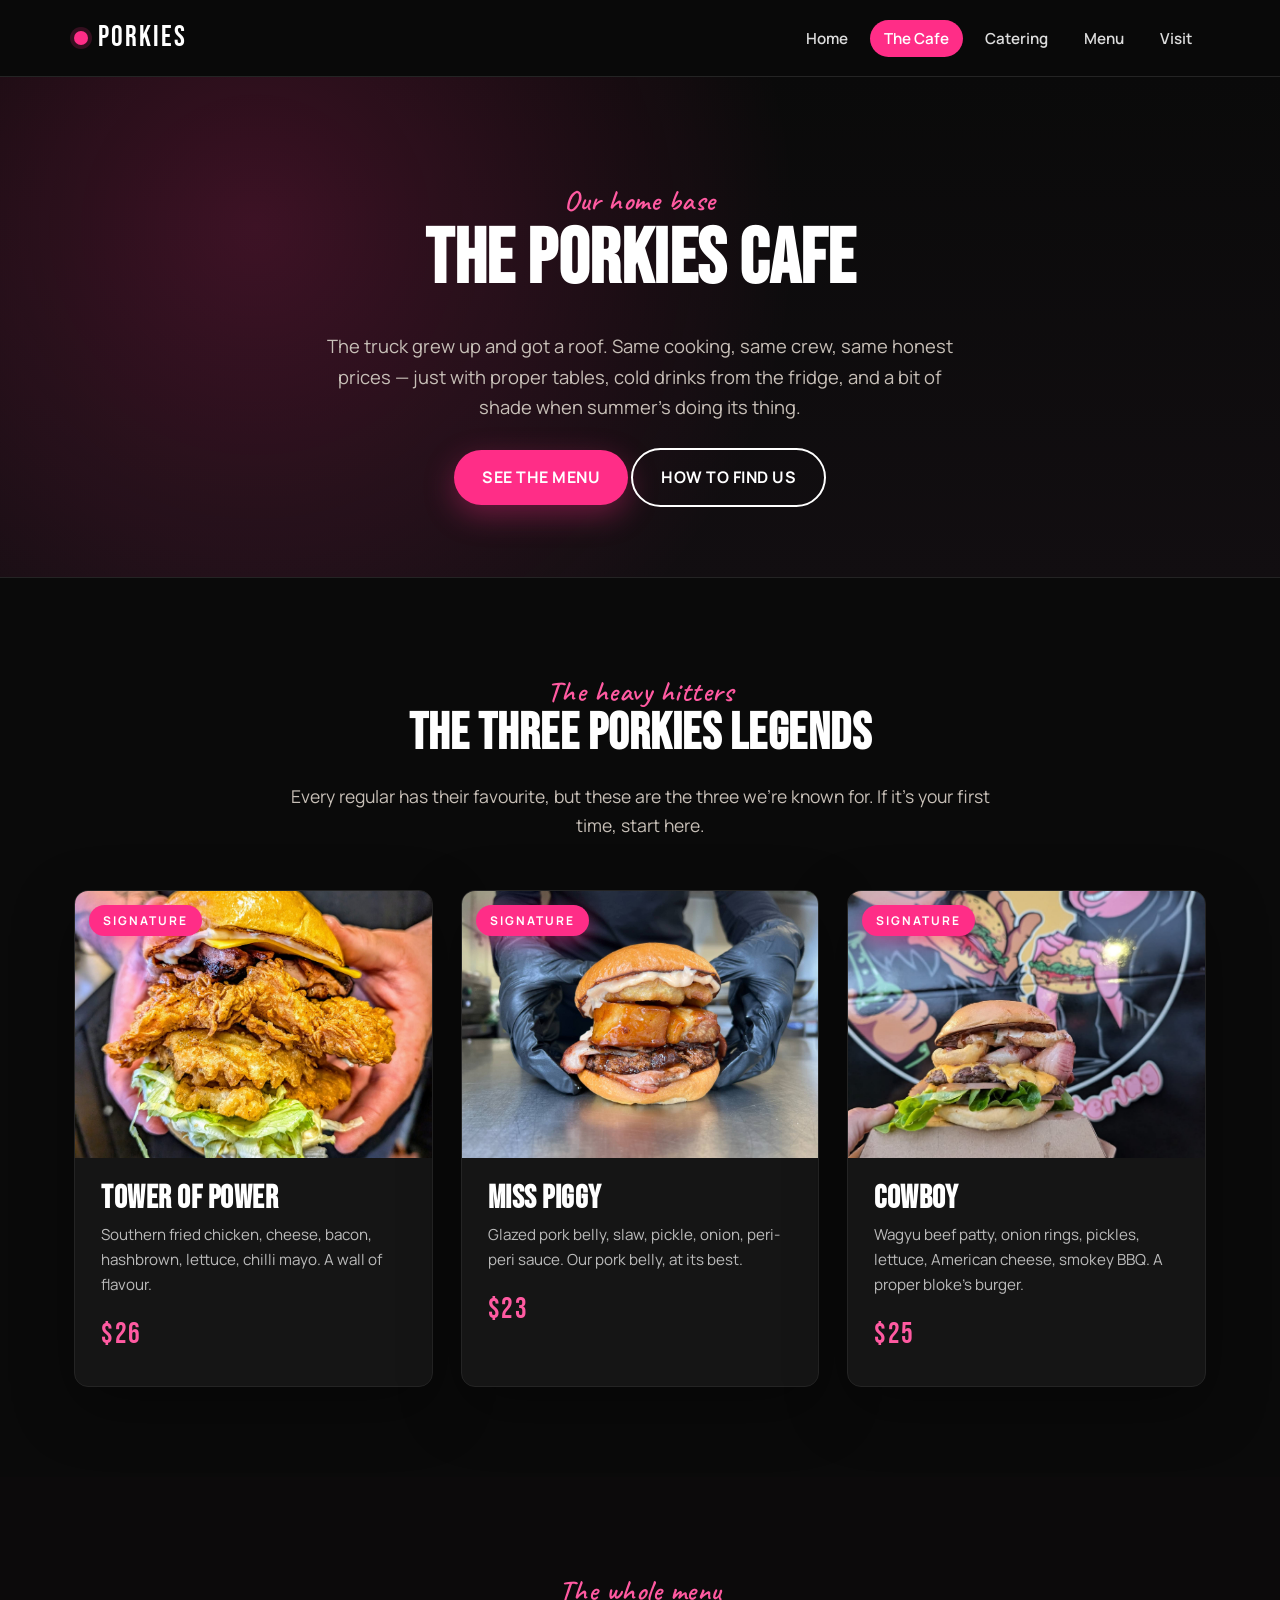
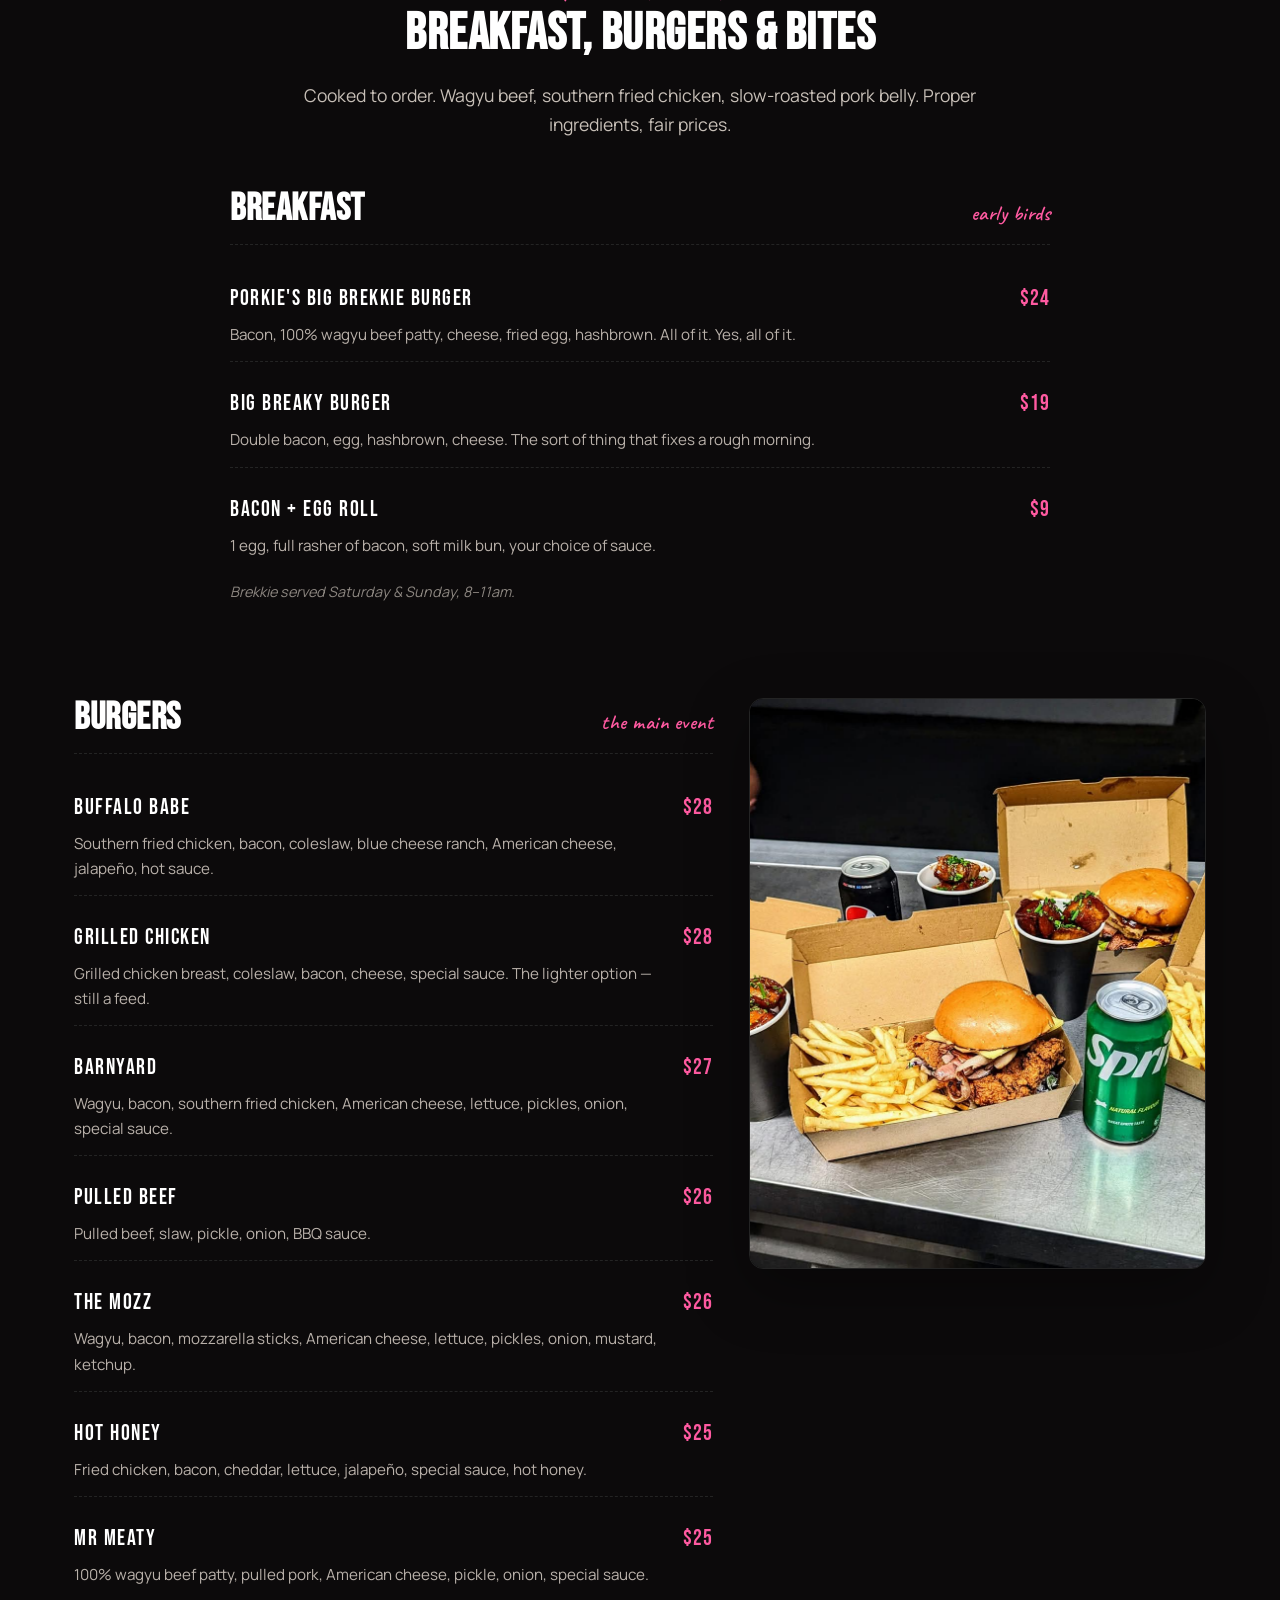
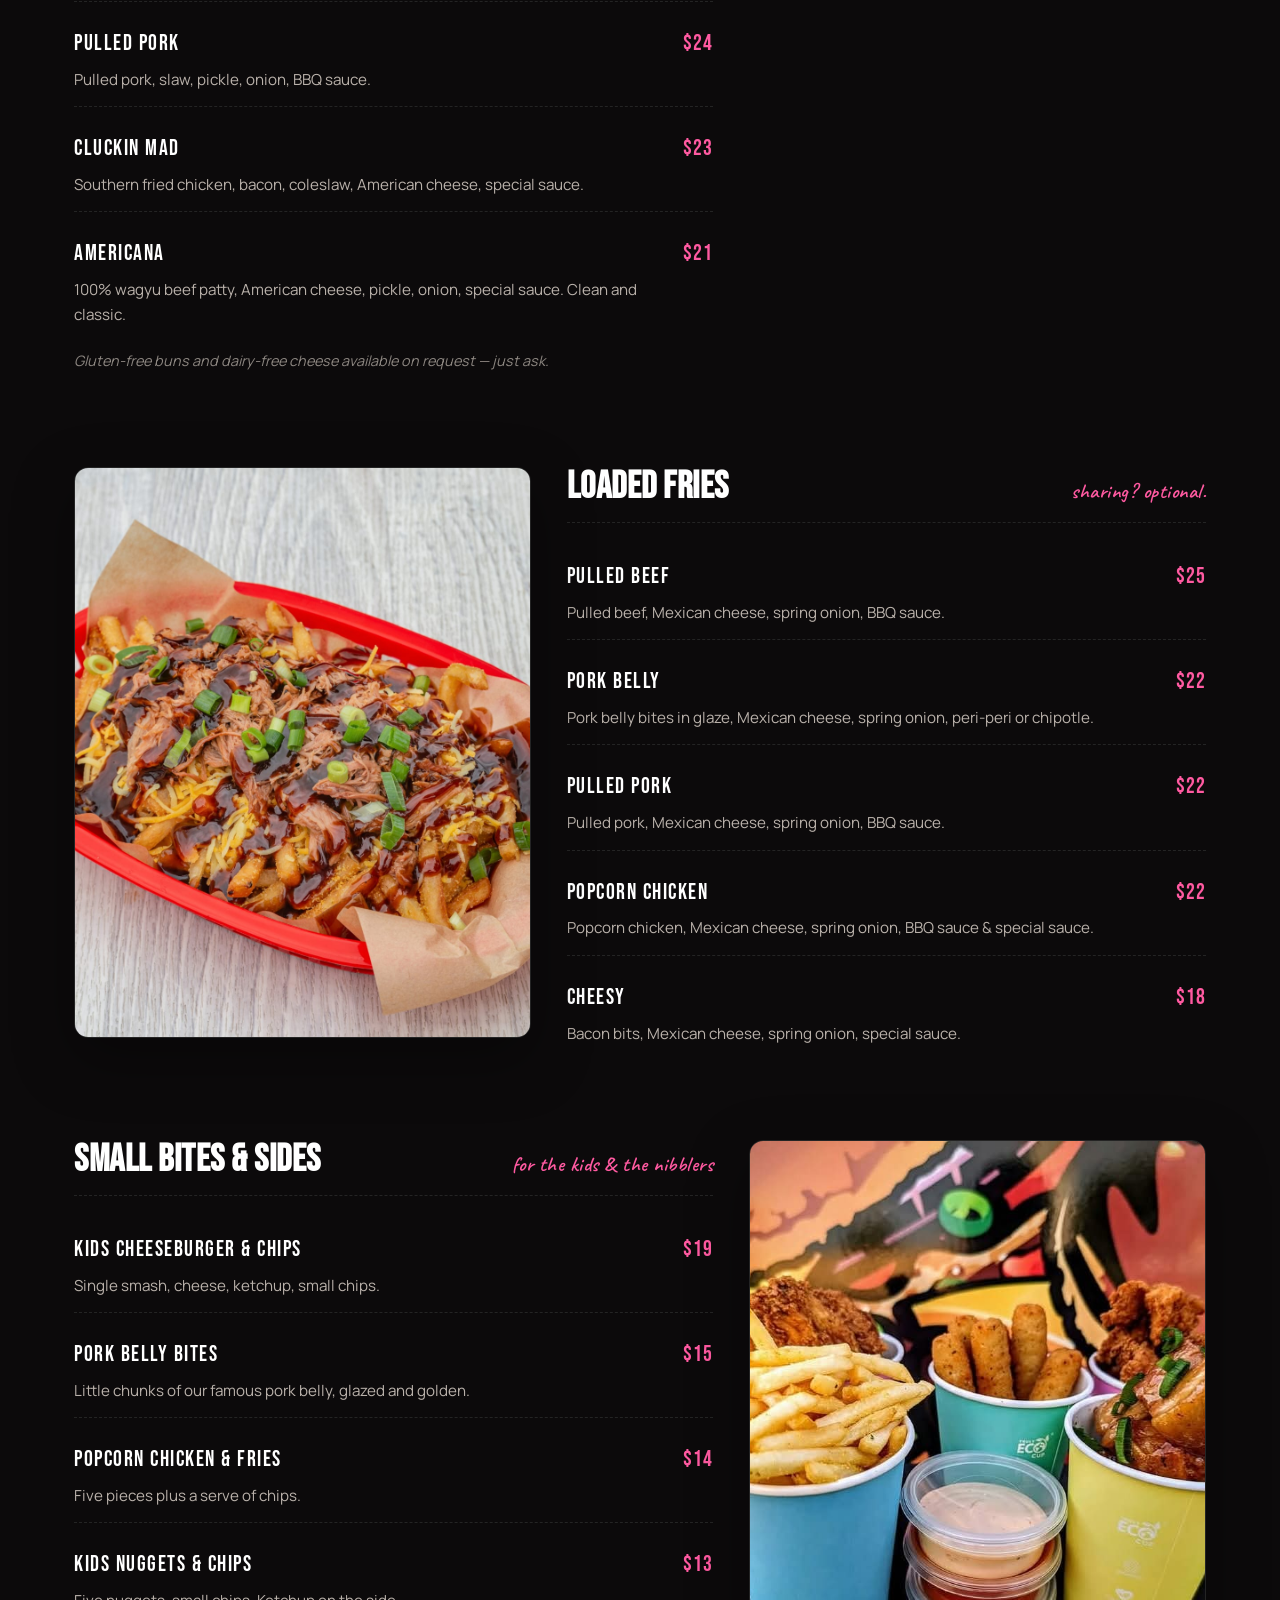
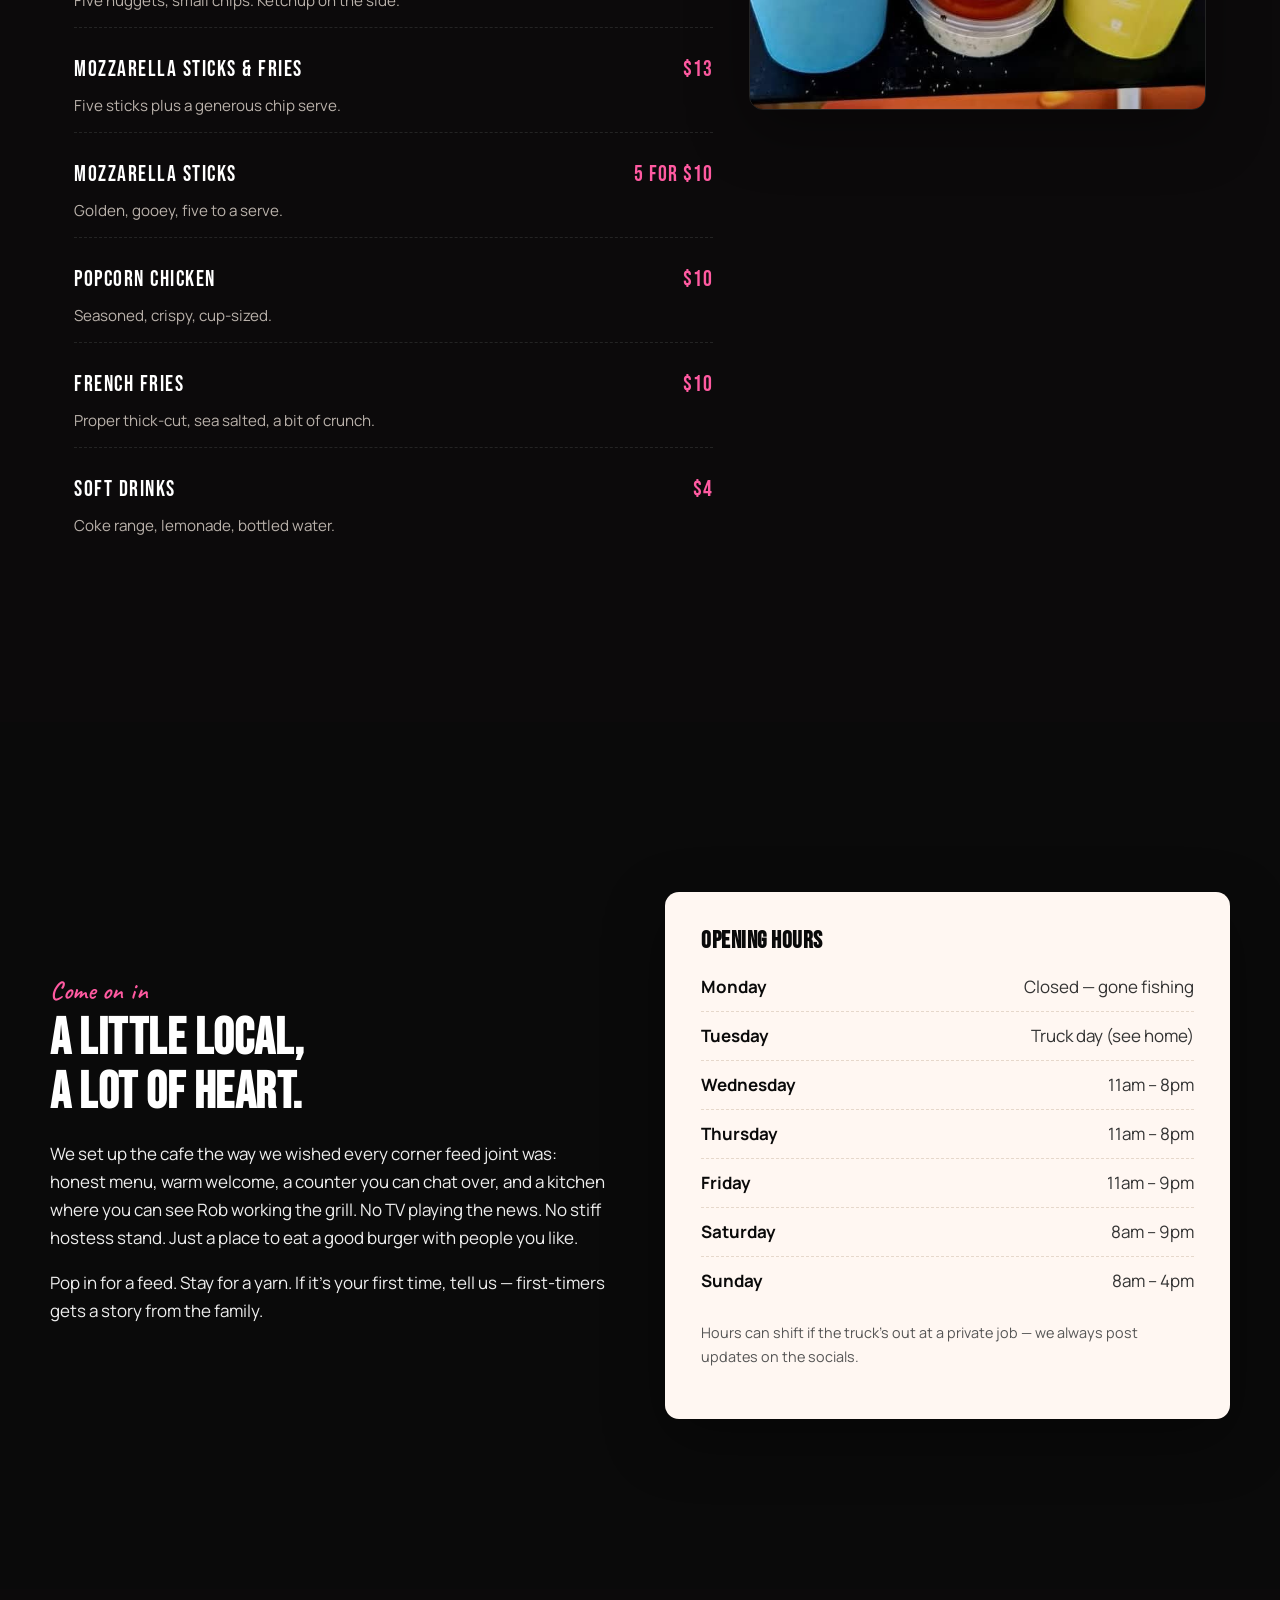
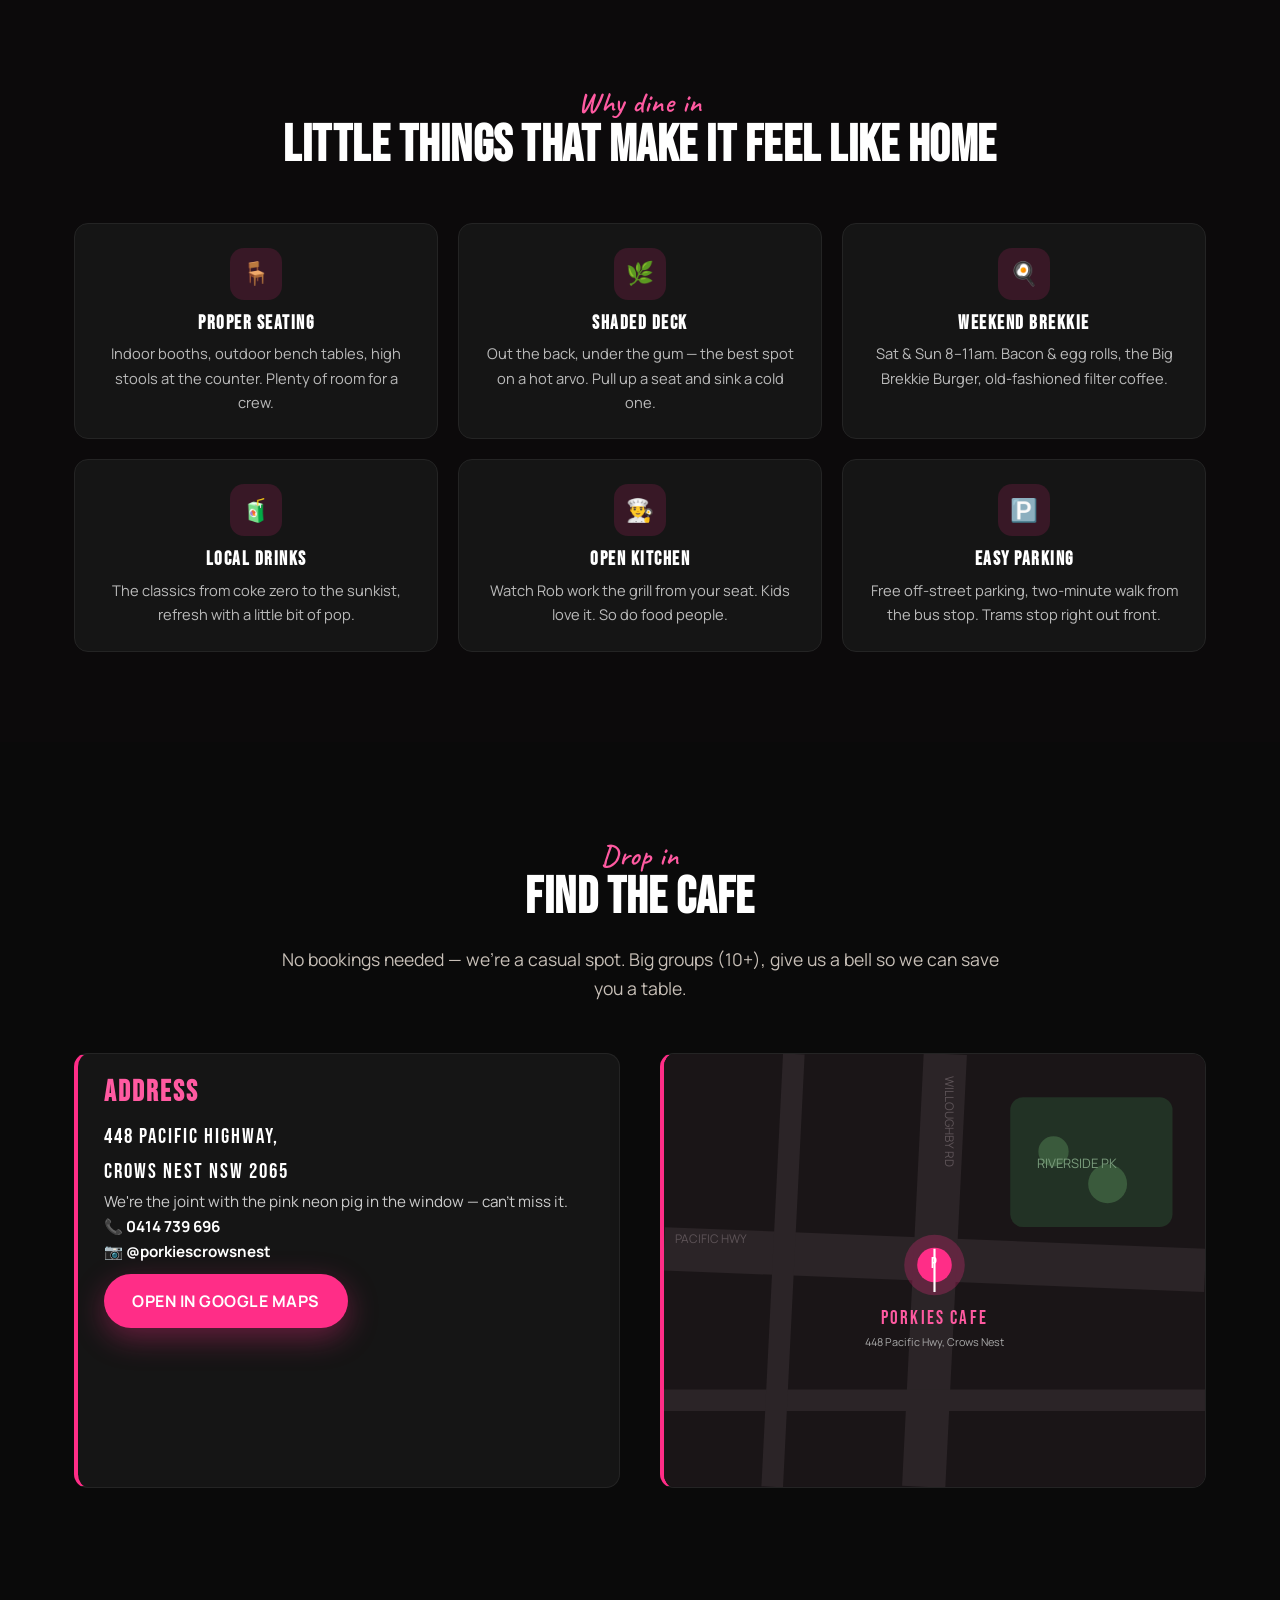
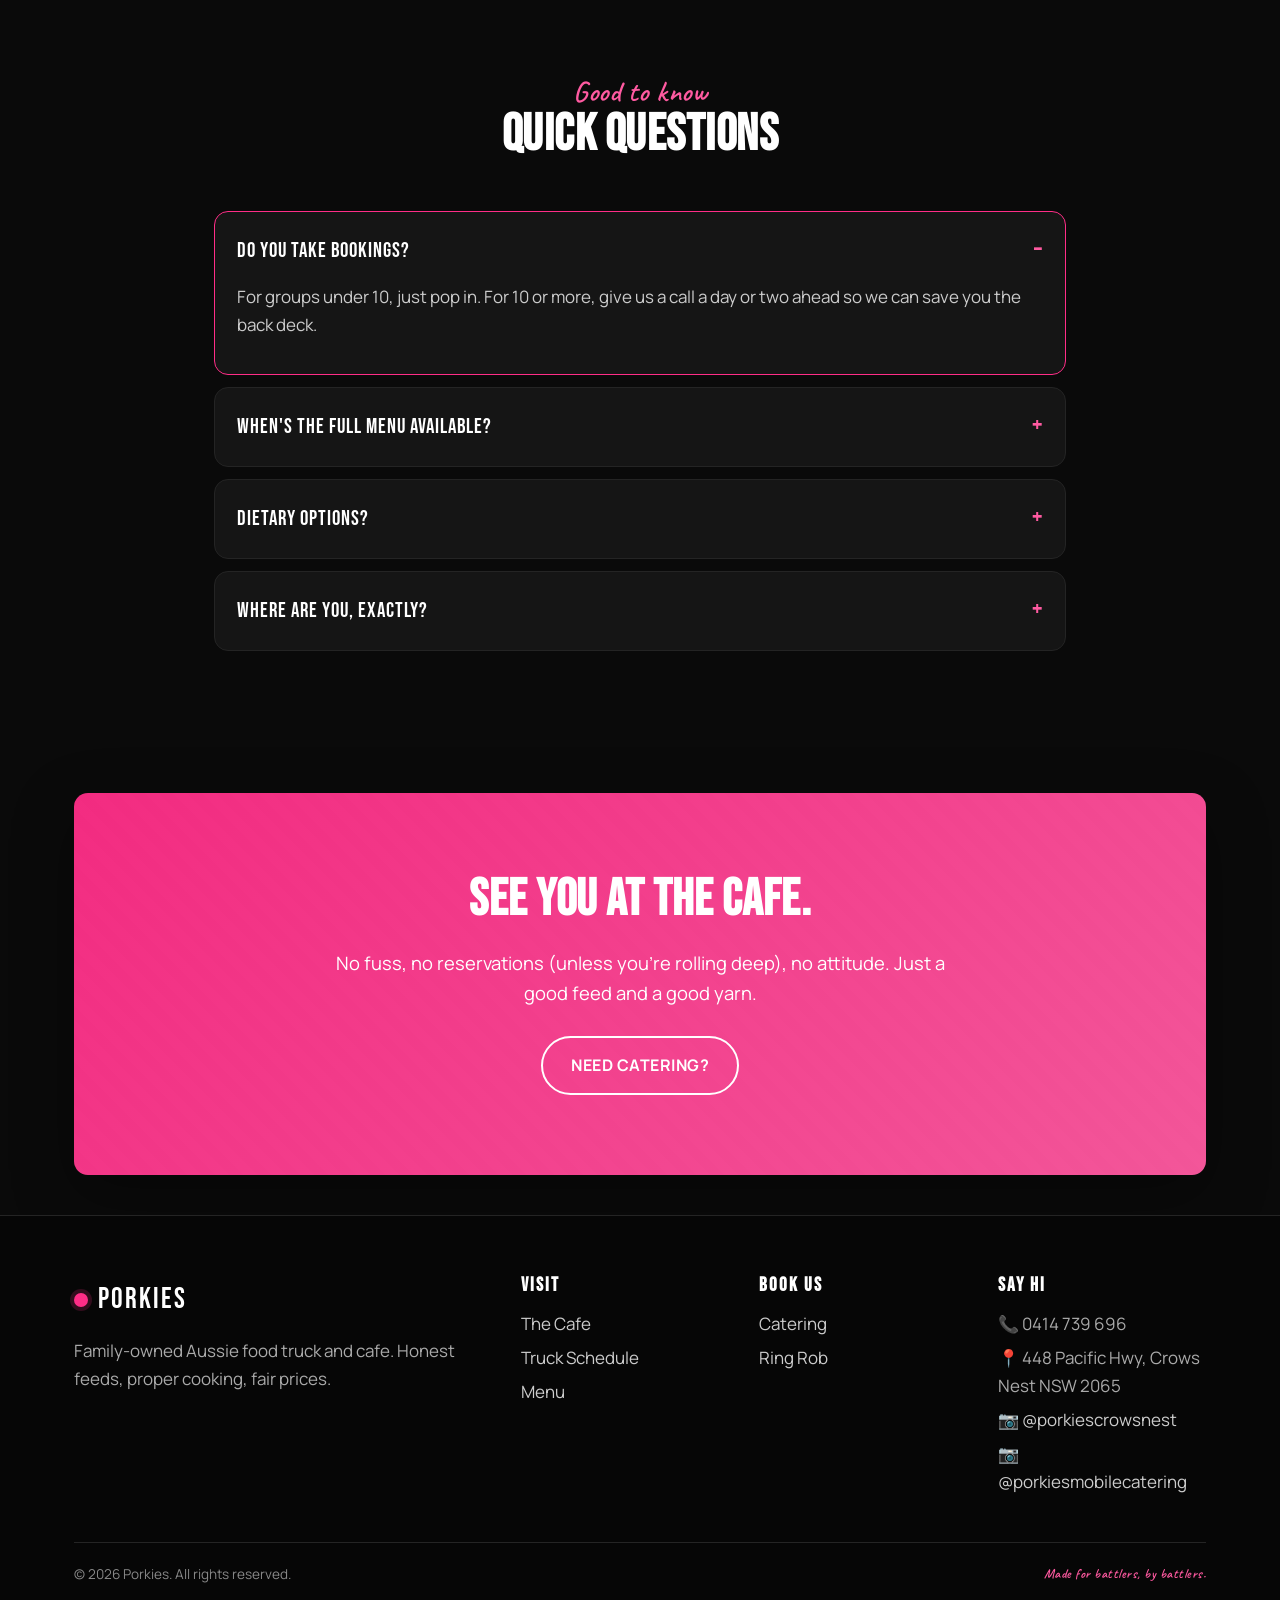
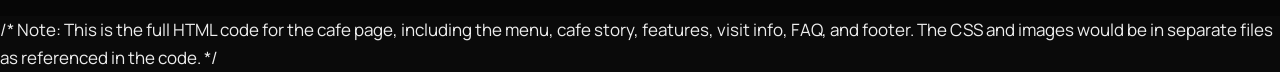
==== commit 020e5647: "removed milkshake, craft sodas, and replaced hyperlink location. replaced a battler with battler fam" ====
--- a/cafe.html
+++ b/cafe.html
@@ -352,7 +352,7 @@
         <span class="handwritten" style="font-size:1.6rem;">Come on in</span>
         <h2>A little local,<br/>a lot of heart.</h2>
         <p>We set up the cafe the way we wished every corner feed joint was: honest menu, warm welcome, a counter you can chat over, and a kitchen where you can see Rob working the grill. No TV playing the news. No stiff hostess stand. Just a place to eat a good burger with people you like.</p>
-        <p>Pop in for a feed. Stay for a yarn. If it's your first time, tell us — first-timers get a house thickshake on Rob.</p>
+        <p>Pop in for a feed. Stay for a yarn. If it's your first time, tell us — first-timers gets a story from the family.</p>
       </div>
 
       <div class="cafe-info-box">
@@ -397,7 +397,7 @@
         <div class="feature">
           <div class="ico">🧃</div>
           <h4>Local Drinks</h4>
-          <p>Craft sodas from up the road, local ginger beer, cold cordial for the kids. No multinationals.</p>
+          <p>The classics from coke zero to the sunkist, refresh with a little bit of pop.</p>
         </div>
         <div class="feature">
           <div class="ico">👨‍🍳</div>
@@ -429,7 +429,7 @@
           <p style="color:#ccc;">We're the joint with the pink neon pig in the window — can't miss it.</p>
           <p style="color:#ccc;">📞 <strong style="color:#fff;">0414 739 696</strong><br/>
           📷 <a href="https://instagram.com/porkiescrowsnest" target="_blank" rel="noopener"><strong style="color:#fff;">@porkiescrowsnest</strong></a></p>
-          <a href="https://maps.google.com/?q=448+Pacific+Highway+Crows+Nest+NSW+2065" target="_blank" rel="noopener" class="btn btn-primary" style="margin-top:10px;">Open in Google Maps</a>
+          <a href="https://maps.app.goo.gl/t5mVsSiKerd3BG1n8" target="_blank" rel="noopener" class="btn btn-primary" style="margin-top:10px;">Open in Google Maps</a>
         </div>
 
         <div class="info-card" style="padding:0;overflow:hidden;">
